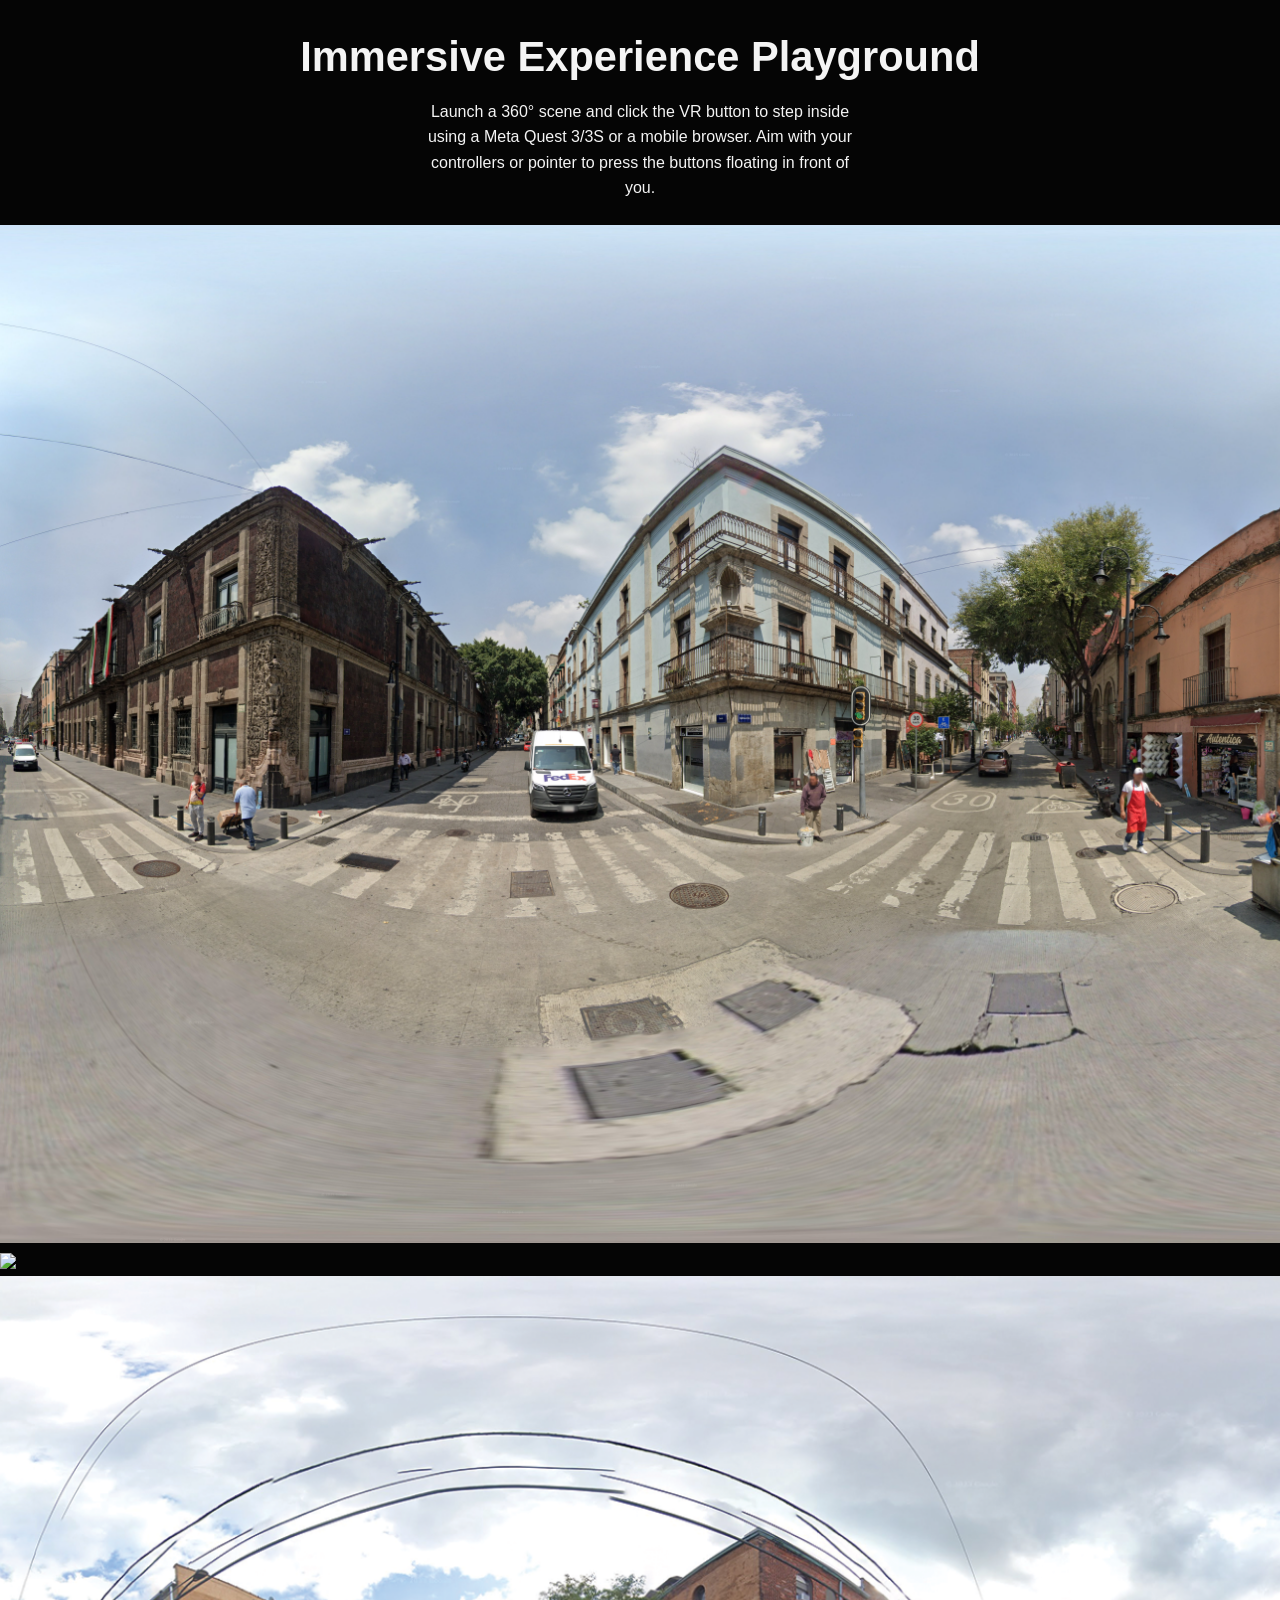
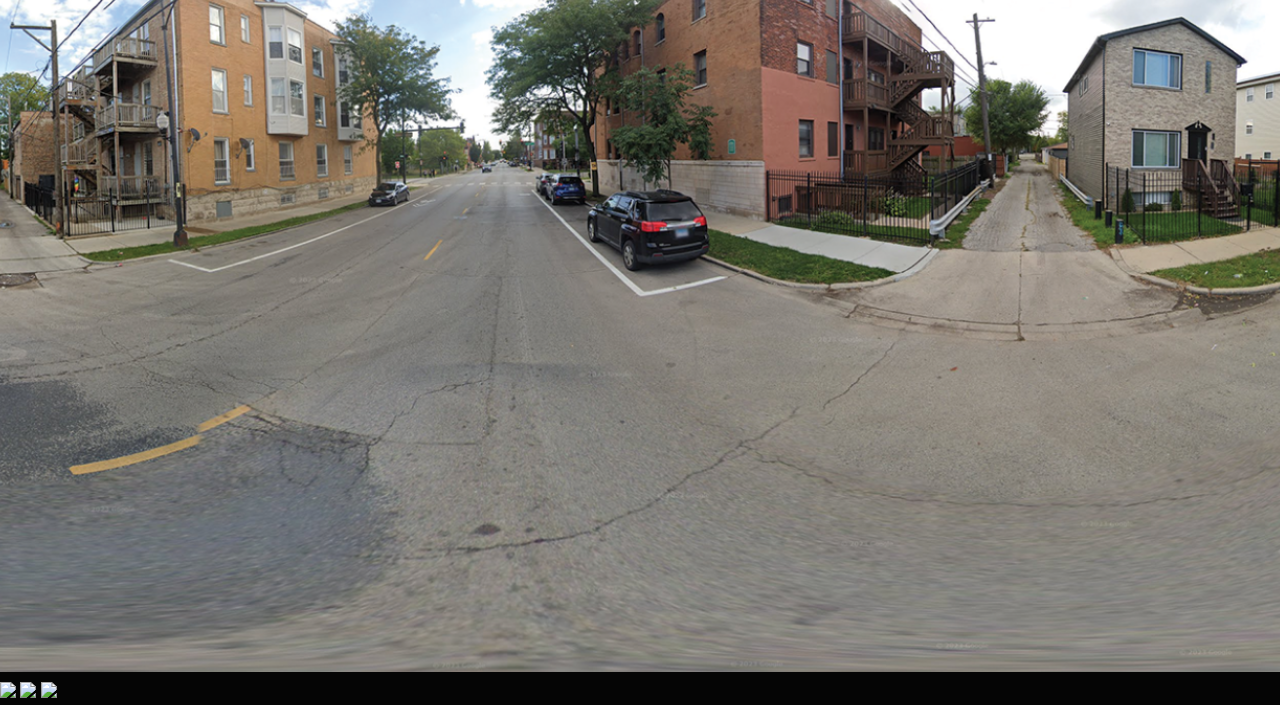
==== index.html @ a13bbc7a "image changes" ====
<!DOCTYPE html>
<html lang="en">
  <head>
    <meta charset="UTF-8" />
    <meta name="viewport" content="width=device-width, initial-scale=1" />
    <title>Immersive Experience Playground</title>
    <link rel="stylesheet" href="styles.css" />
    <script src="https://aframe.io/releases/1.5.0/aframe.min.js"></script>
  </head>
  <body>
    <header class="page-header">
      <h1>Immersive Experience Playground</h1>
      <p>
        Launch a 360° scene and click the VR button to step inside using a Meta
        Quest 3/3S or a mobile browser. Aim with your controllers or pointer to
        press the buttons floating in front of you.
      </p>
    </header>

    <a-scene
      background="color: #000"
      renderer="antialias: true"
      webxr="optionalFeatures: local-floor, bounded-floor"
      vr-mode-ui="enabled: true"
    >
      <a-assets timeout="30000">
        <img
          id="asset-mexico-present"
          src="assets/mexico-city/present/Mexico City Present.png"
        />
        <img
          id="asset-mexico-future"
          src="assets/mexico-city/future/Mexico City Future.png"
        />
        <img
          id="asset-chicago-present"
          src="assets/chicago/present/Chicago Garfield Park Today.png"
        />
        <img
          id="asset-chicago-future"
          src="assets/chicago/future/Chicago Garfield Park future.png"
        />
        <img
          id="asset-london-present"
          src="assets/london/present/London Present.png"
        />
        <img
          id="asset-london-future"
          src="assets/london/future/London Future.png"
        />
      </a-assets>

      <a-entity id="rig" position="0 0 0">
        <a-entity
          id="player"
          camera
          look-controls="magicWindowTrackingEnabled: true"
          wasd-controls="enabled: false"
          position="0 1.6 0"
        >
          <a-entity
            id="mouseCursor"
            cursor="rayOrigin: mouse"
            raycaster="objects: .clickable"
            position="0 0 -1"
            geometry="primitive: ring; radiusInner: 0.005; radiusOuter: 0.008"
            material="color: #fff; shader: flat; opacity: 0.9"
          ></a-entity>
        </a-entity>

        <a-entity
          laser-controls="hand: left"
          raycaster="objects: .clickable"
        ></a-entity>
        <a-entity
          laser-controls="hand: right"
          raycaster="objects: .clickable"
        ></a-entity>
      </a-entity>

      <a-sky id="photoSphere" radius="100" visible="false"></a-sky>

      <a-entity id="homeMenu" position="0 1.5 -2">
        <a-plane
          width="2.1"
          height="1.8"
          color="#091017"
          opacity="0.9"
          material="shader: flat; side: double"
          class="menu-surface"
        ></a-plane>
        <a-text
          value="InflectionPoints: Mobility"
          position="0.1 1.5 0.01"
          width="2"
          align="center"
          color="#ffffff"
          shader="msdf"
          font="https://cdn.aframe.io/fonts/Roboto-msdf.json"
          scale="1.8 1.8 1"
        ></a-text>
        <a-text
          value="Select a scenario to explore future mobility."
          position="0.1 1 0.01"
          width="1.9"
          align="center"
          color="#ffffff"
          opacity="0.8"
          shader="msdf"
          font="https://cdn.aframe.io/fonts/Roboto-msdf.json"
          wrap-count="42"
        ></a-text>
        <a-entity id="scenarioButtonContainer" position="0 -0.15 0.01"></a-entity>
      </a-entity>

      <a-entity id="scenarioControls" position="0 0.32 -1.6" visible="false">
        <a-entity id="timeframeToggle" position="0 0 0"></a-entity>
        <a-entity
          id="homeButton"
          class="clickable"
          position="1.35 0 0"
          render-order="3"
        >
          <a-text
            value="Home"
            align="center"
            width="0.55"
            color="#091017"
            shader="msdf"
            font="https://cdn.aframe.io/fonts/Roboto-msdf.json"
            position="0 0 0.01"
            baseline="center"
            scale="1.5 1.5 1"
          ></a-text>
        </a-entity>
      </a-entity>

      <a-entity id="infoLabel" position="0 1.05 -1.55" render-order="2">
        <a-text
          id="infoText"
          value=""
          width="2.4"
          align="center"
          color="#f4f4f4"
          shader="msdf"
          font="https://cdn.aframe.io/fonts/Roboto-msdf.json"
          wrap-count="48"
        ></a-text>
      </a-entity>
    </a-scene>

    <script src="app.js"></script>
  </body>
</html>
---- styles.css ----
:root {
  color-scheme: dark;
  font-family: "Inter", "Helvetica Neue", Arial, sans-serif;
  line-height: 1.6;
}

* {
  box-sizing: border-box;
}

body {
  margin: 0;
  background: #050505;
  color: #f4f4f4;
  display: flex;
  flex-direction: column;
  min-height: 100vh;
}

.page-header {
  padding: 1.5rem clamp(1rem, 5vw, 3rem);
  max-width: 960px;
  margin: 0 auto;
  text-align: center;
}

.page-header h1 {
  margin: 0 0 0.5rem;
  font-size: clamp(1.8rem, 4vw, 2.6rem);
  font-weight: 700;
}

.page-header p {
  margin: 0 auto;
  max-width: 48ch;
  font-size: 1rem;
}

a-scene {
  width: 100%;
  flex: 1 1 auto;
}

@media (max-width: 640px) {
  .page-header {
    padding-bottom: 0.5rem;
  }
}
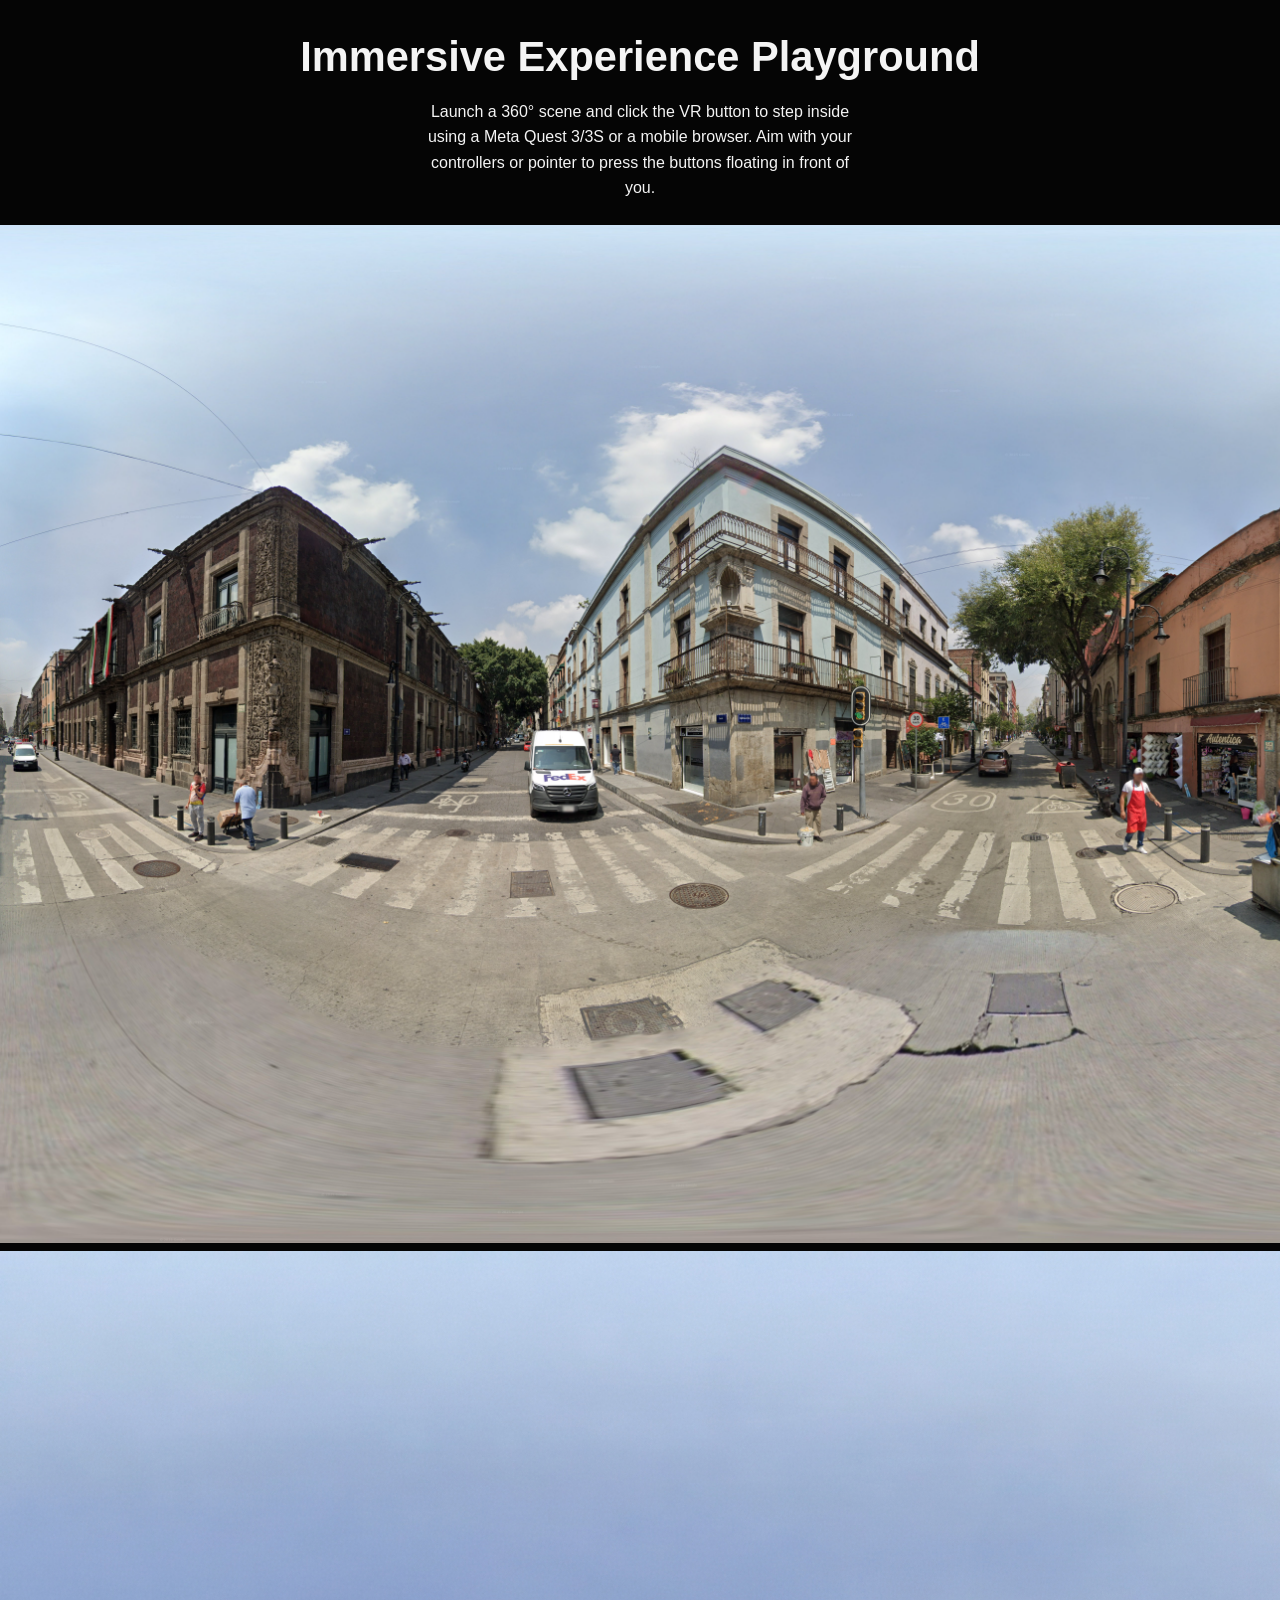
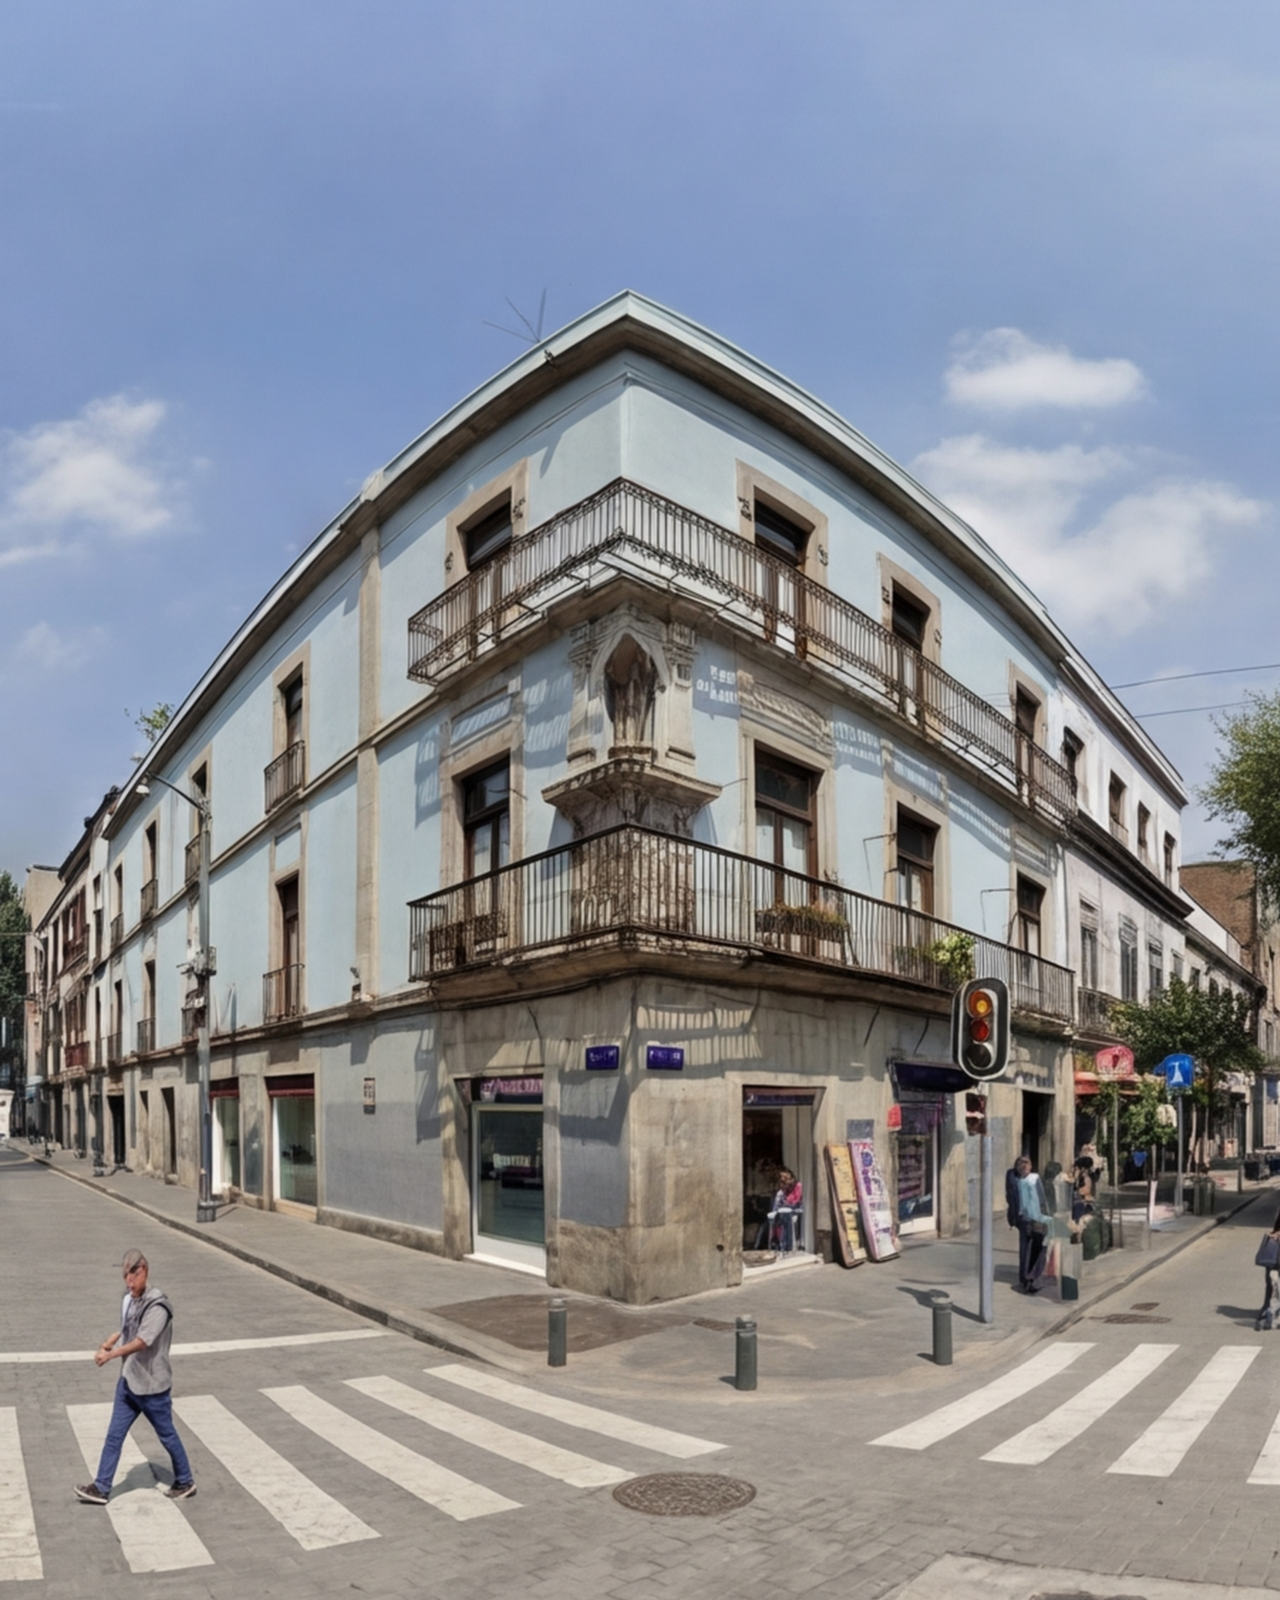
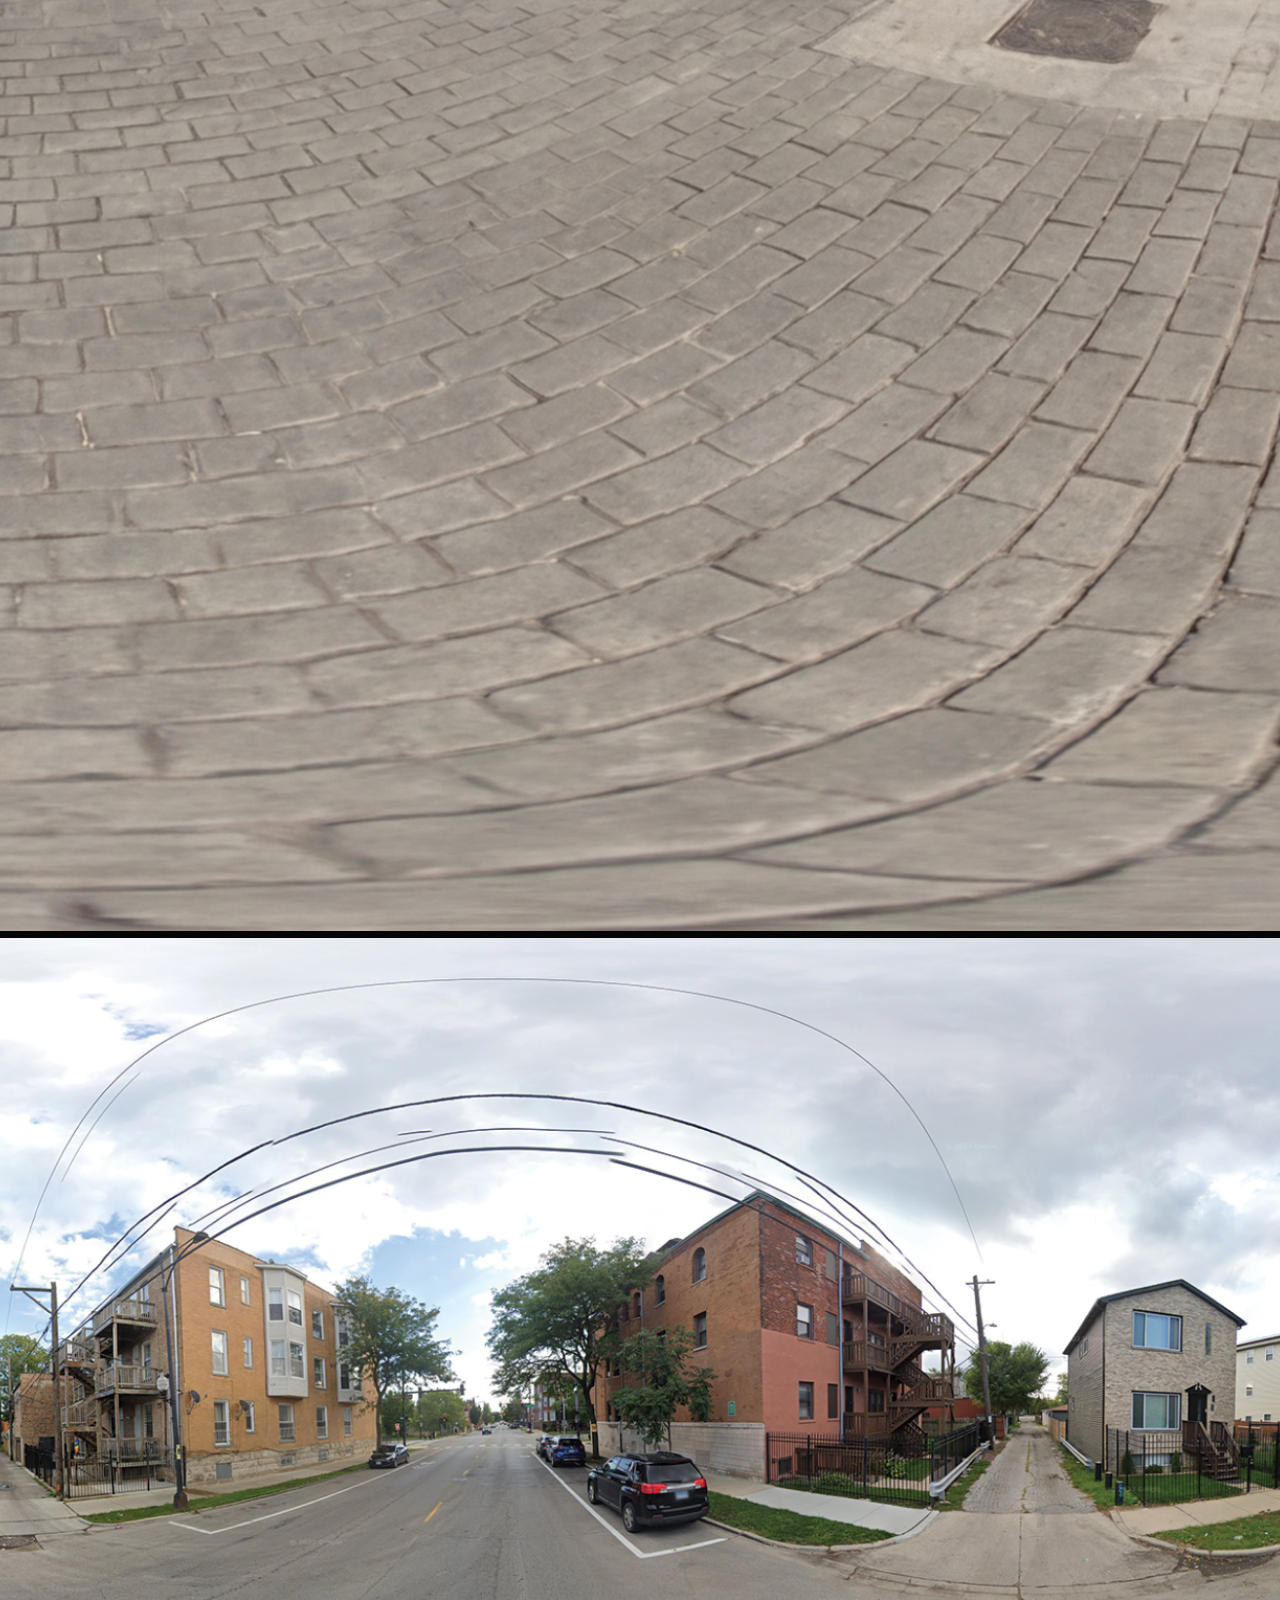
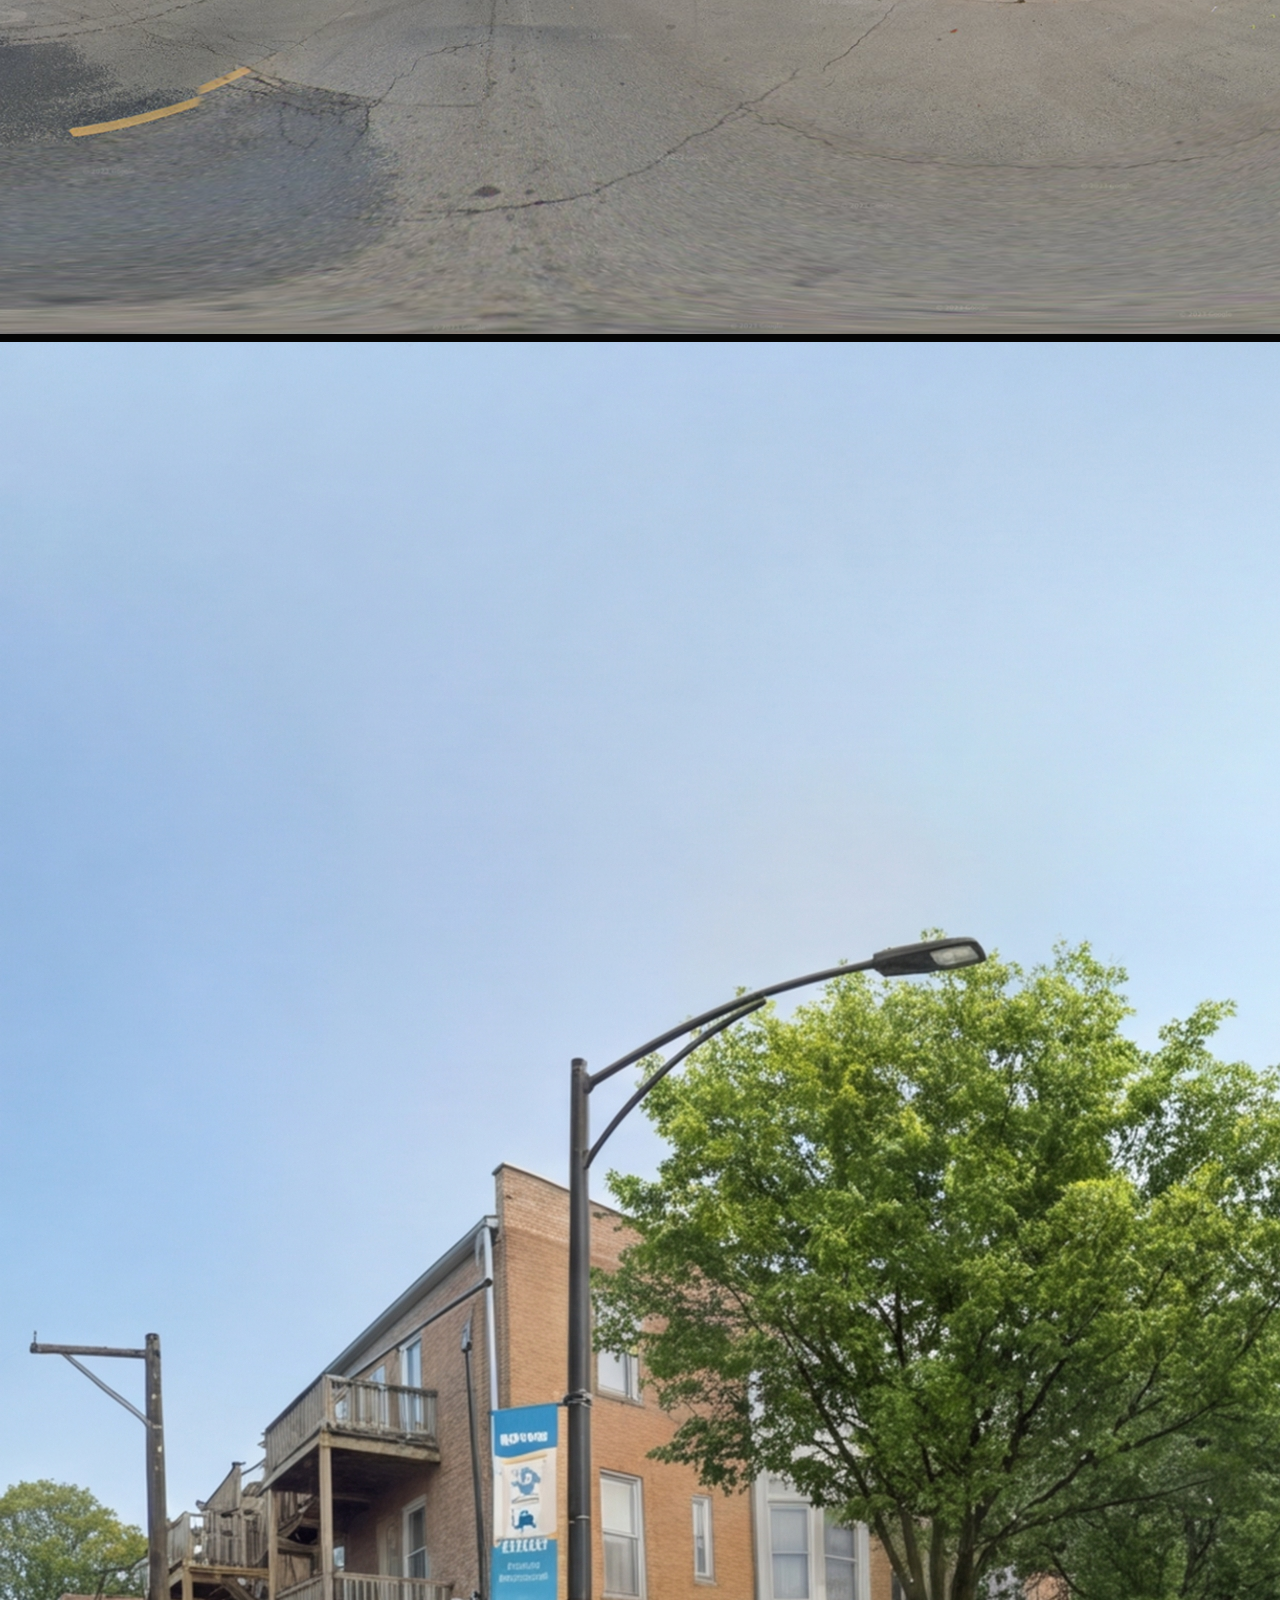
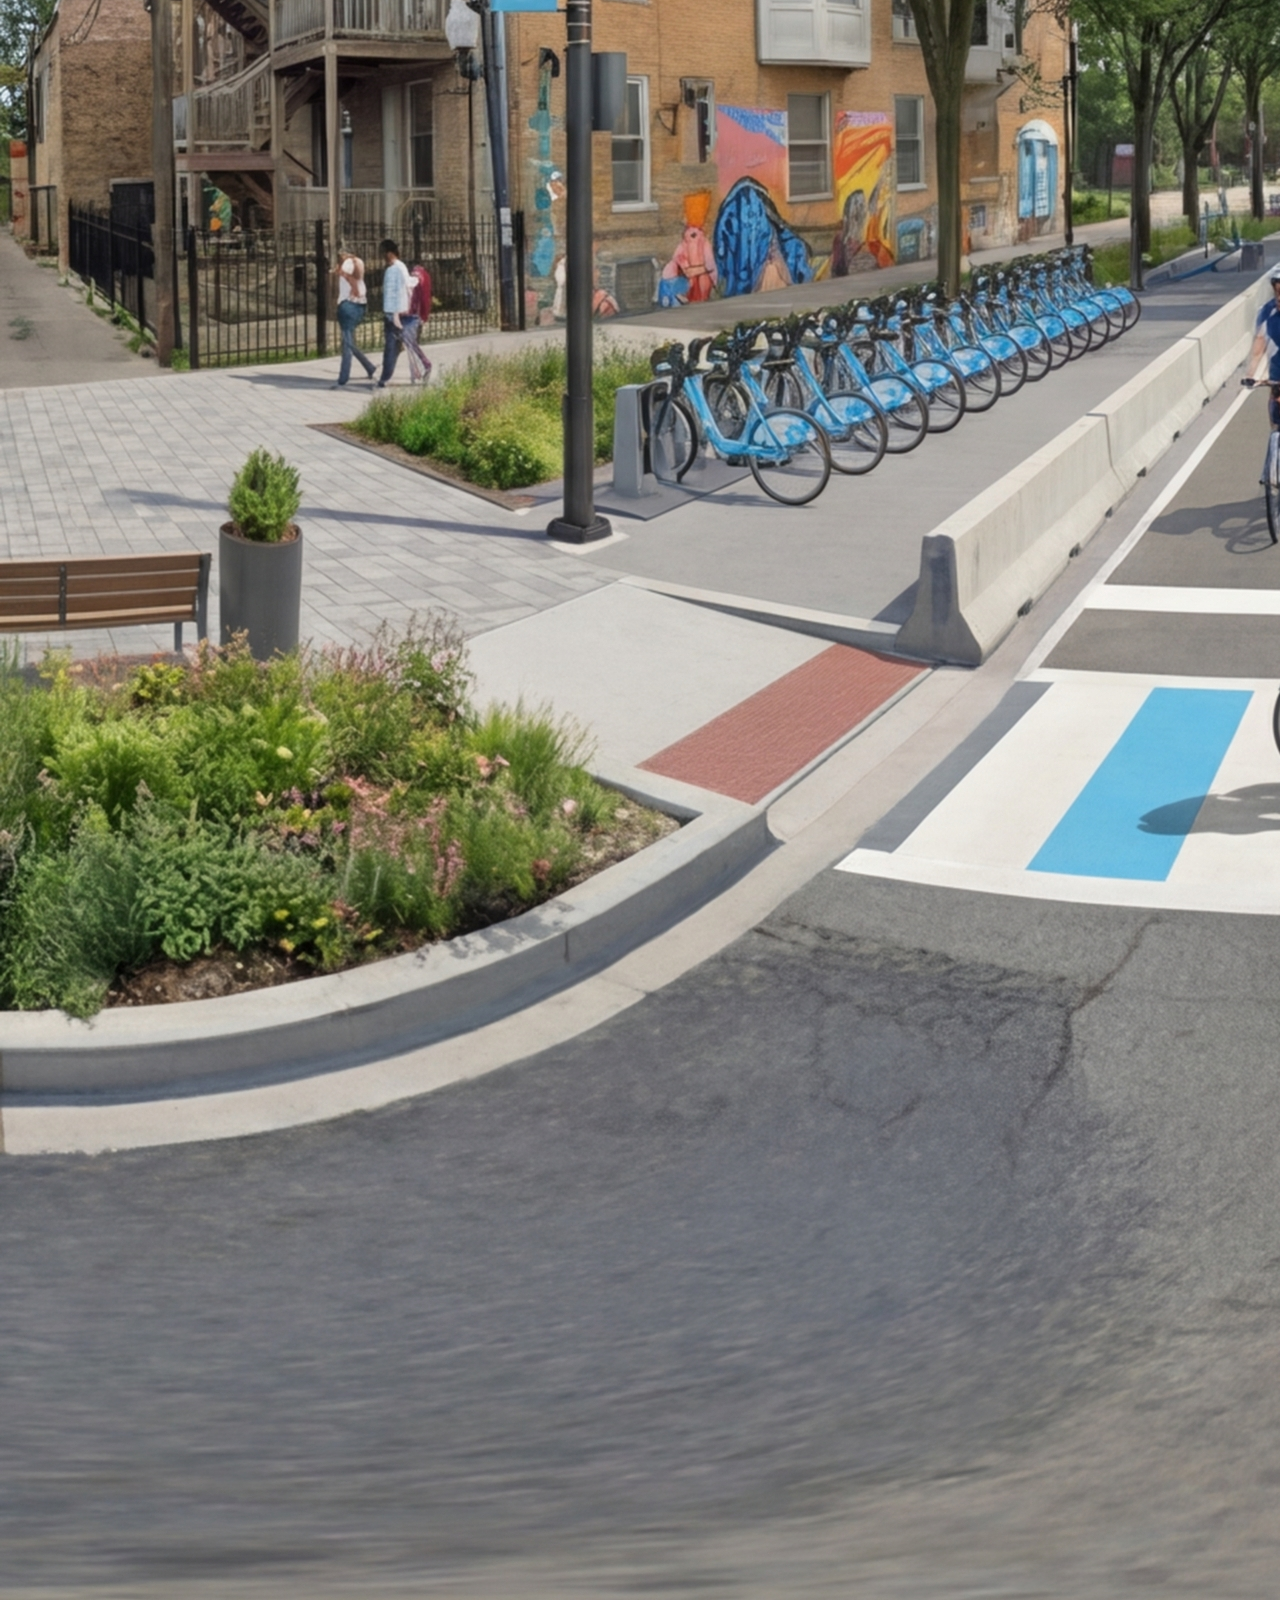
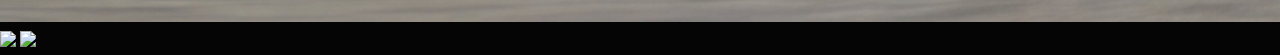
==== commit 84640f83: "image fixes" ====
--- a/index.html
+++ b/index.html
@@ -30,7 +30,7 @@
         />
         <img
           id="asset-mexico-future"
-          src="assets/mexico-city/future/Mexico City Future.png"
+          src="assets/mexico-city/future/Mexico City Future.jpeg"
         />
         <img
           id="asset-chicago-present"
@@ -38,7 +38,7 @@
         />
         <img
           id="asset-chicago-future"
-          src="assets/chicago/future/Chicago Garfield Park future.png"
+          src="assets/chicago/future/Chicago Future.jpeg"
         />
         <img
           id="asset-london-present"
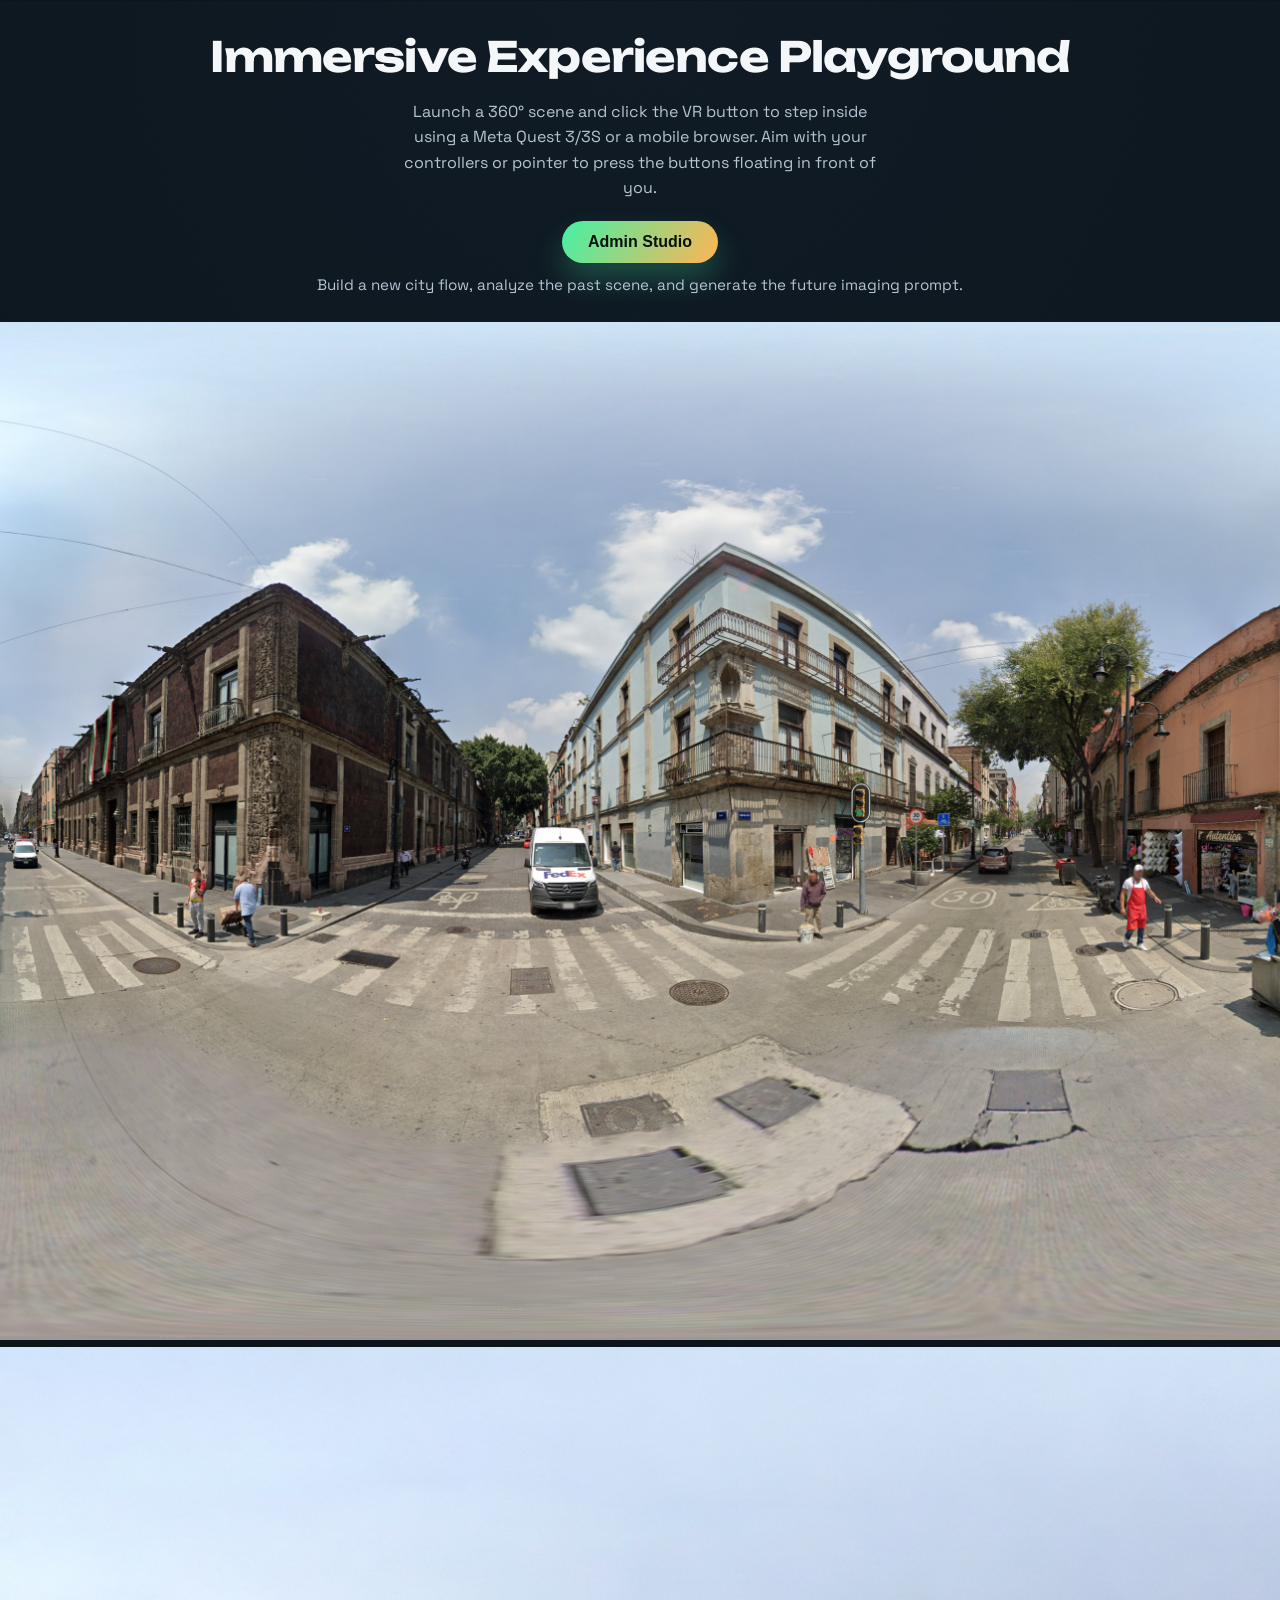
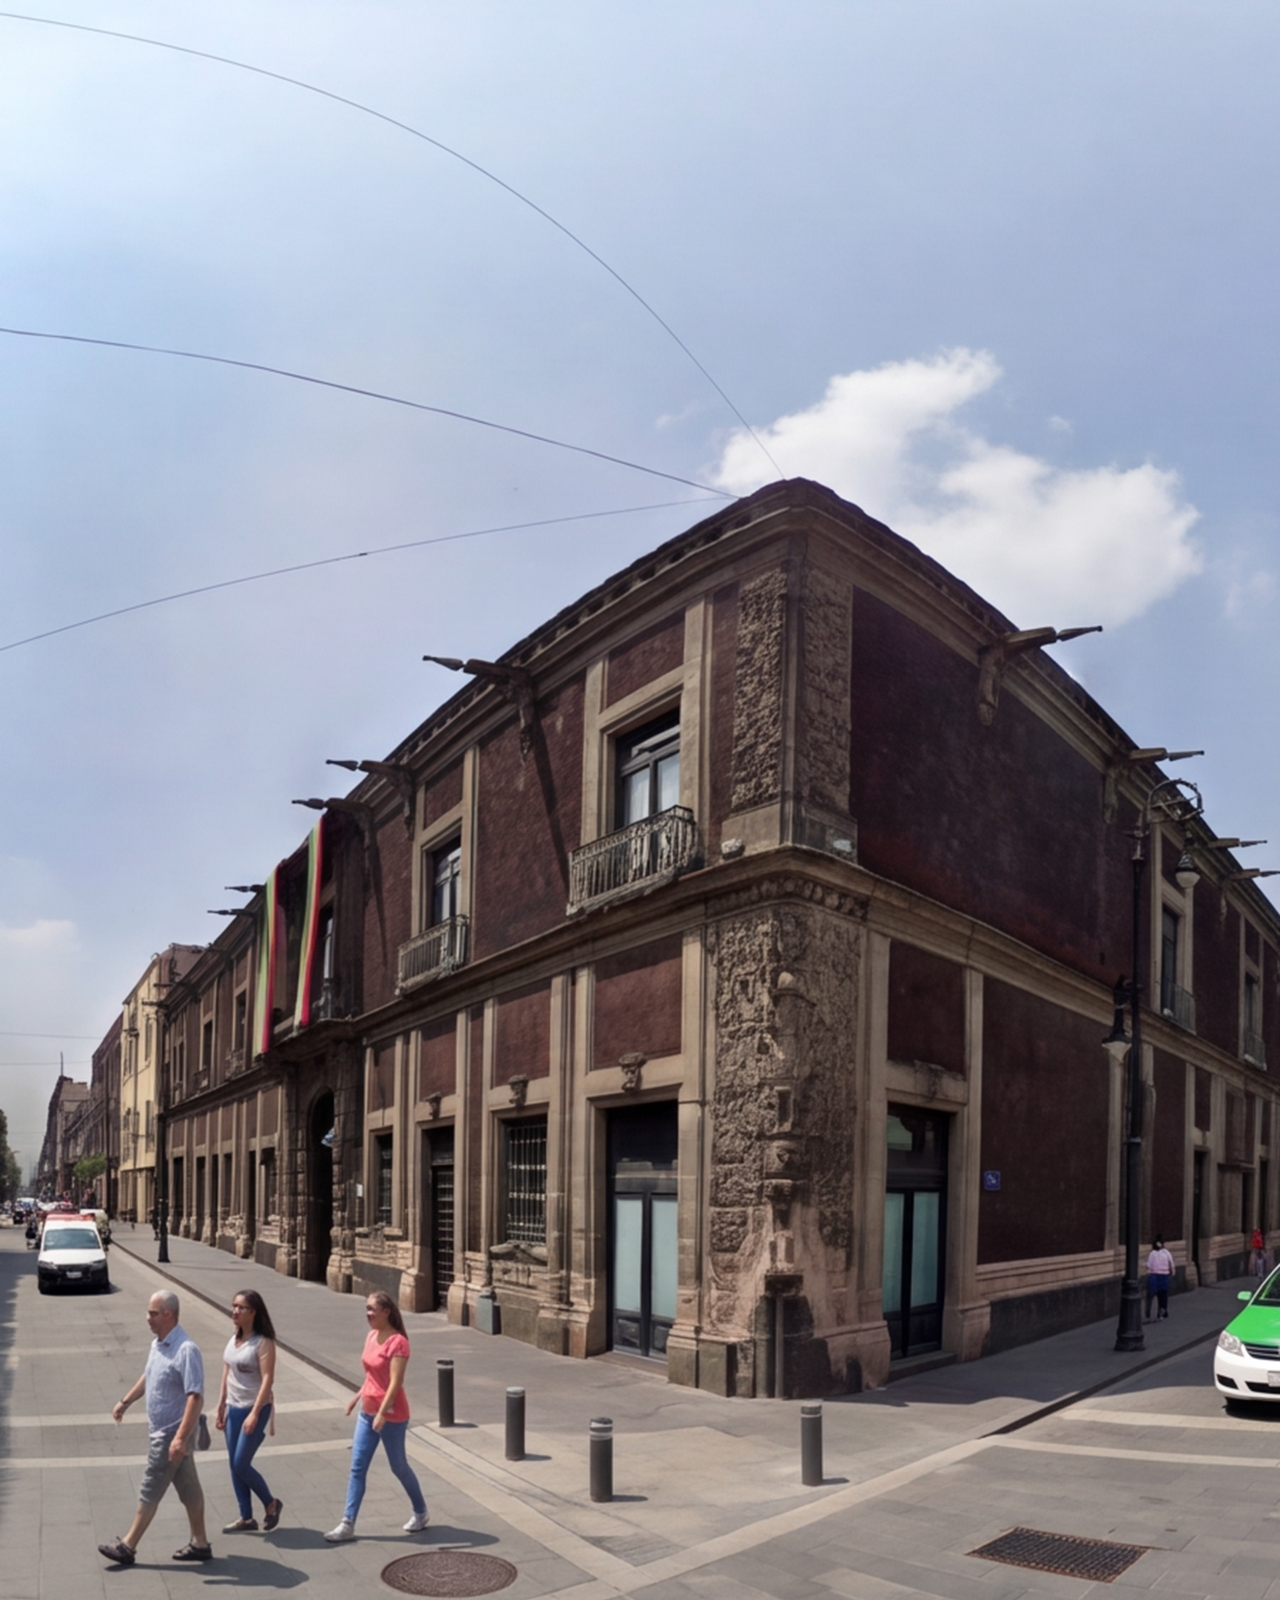
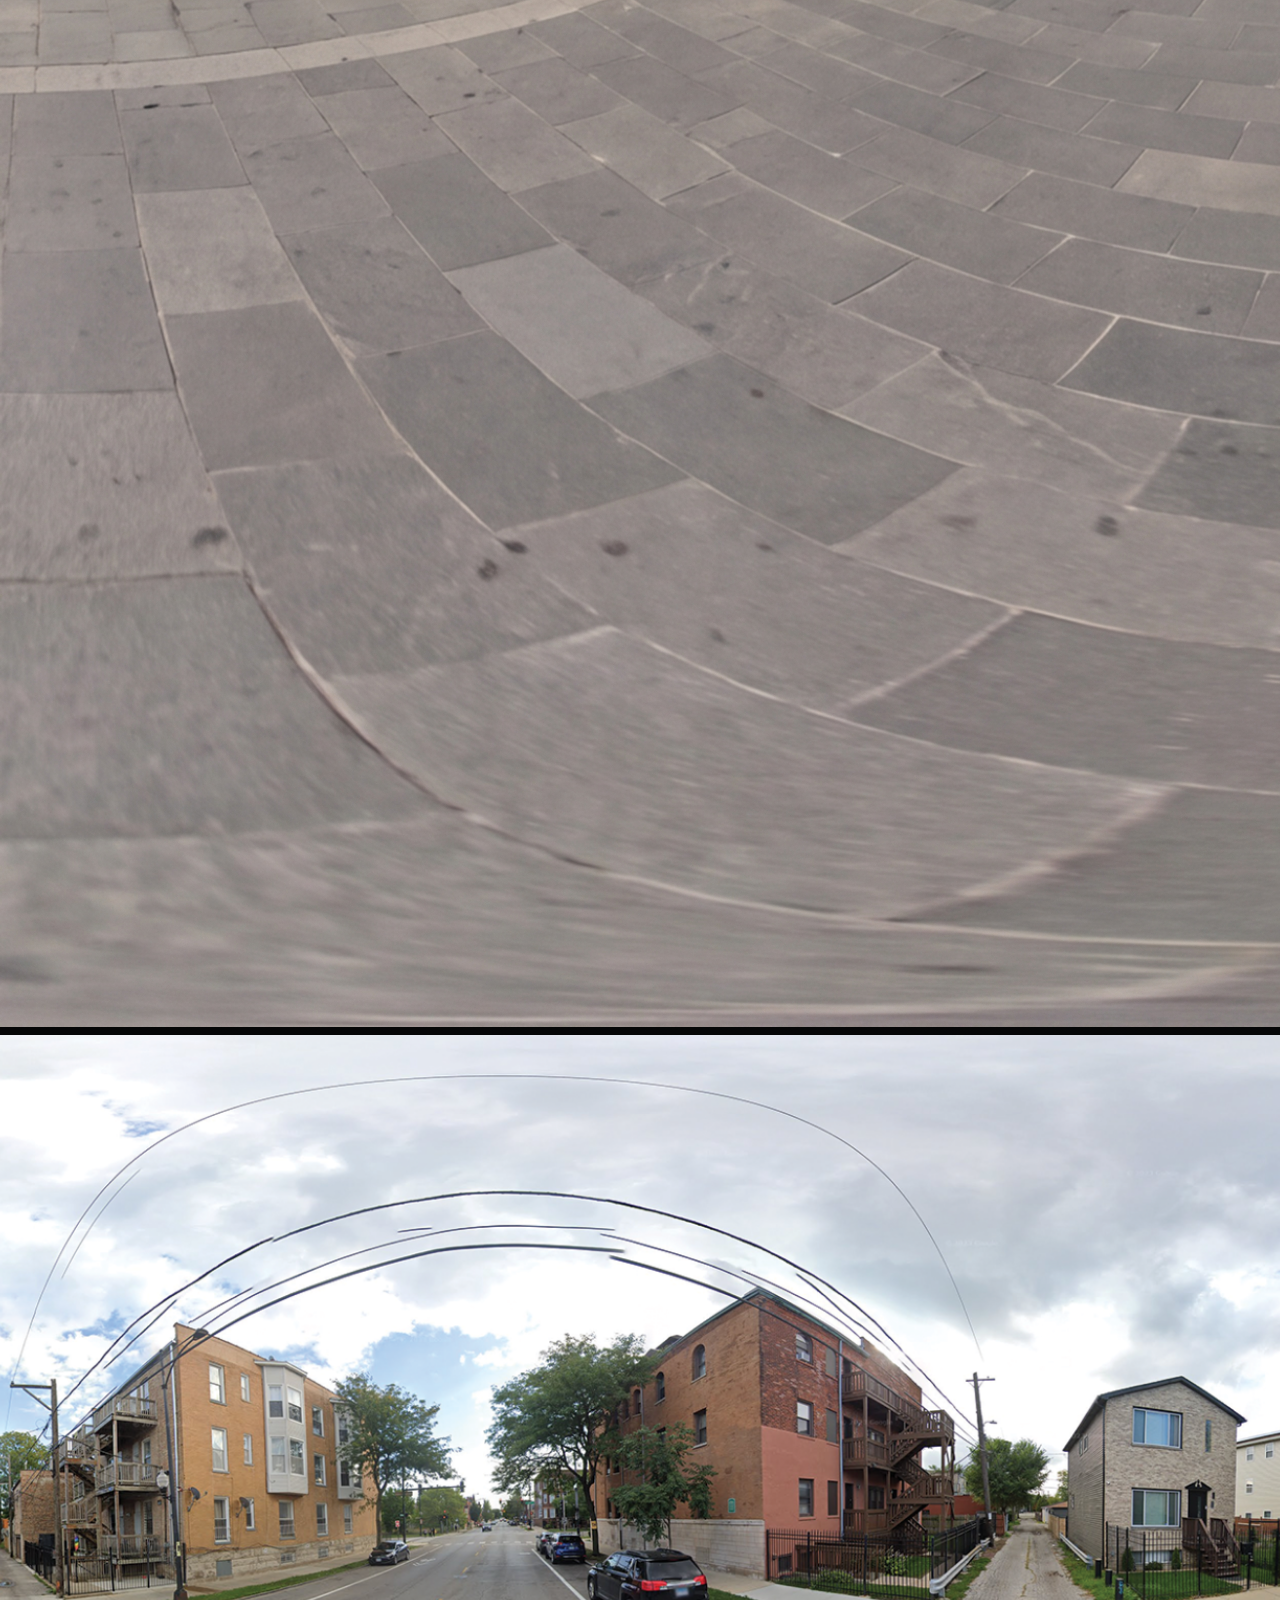
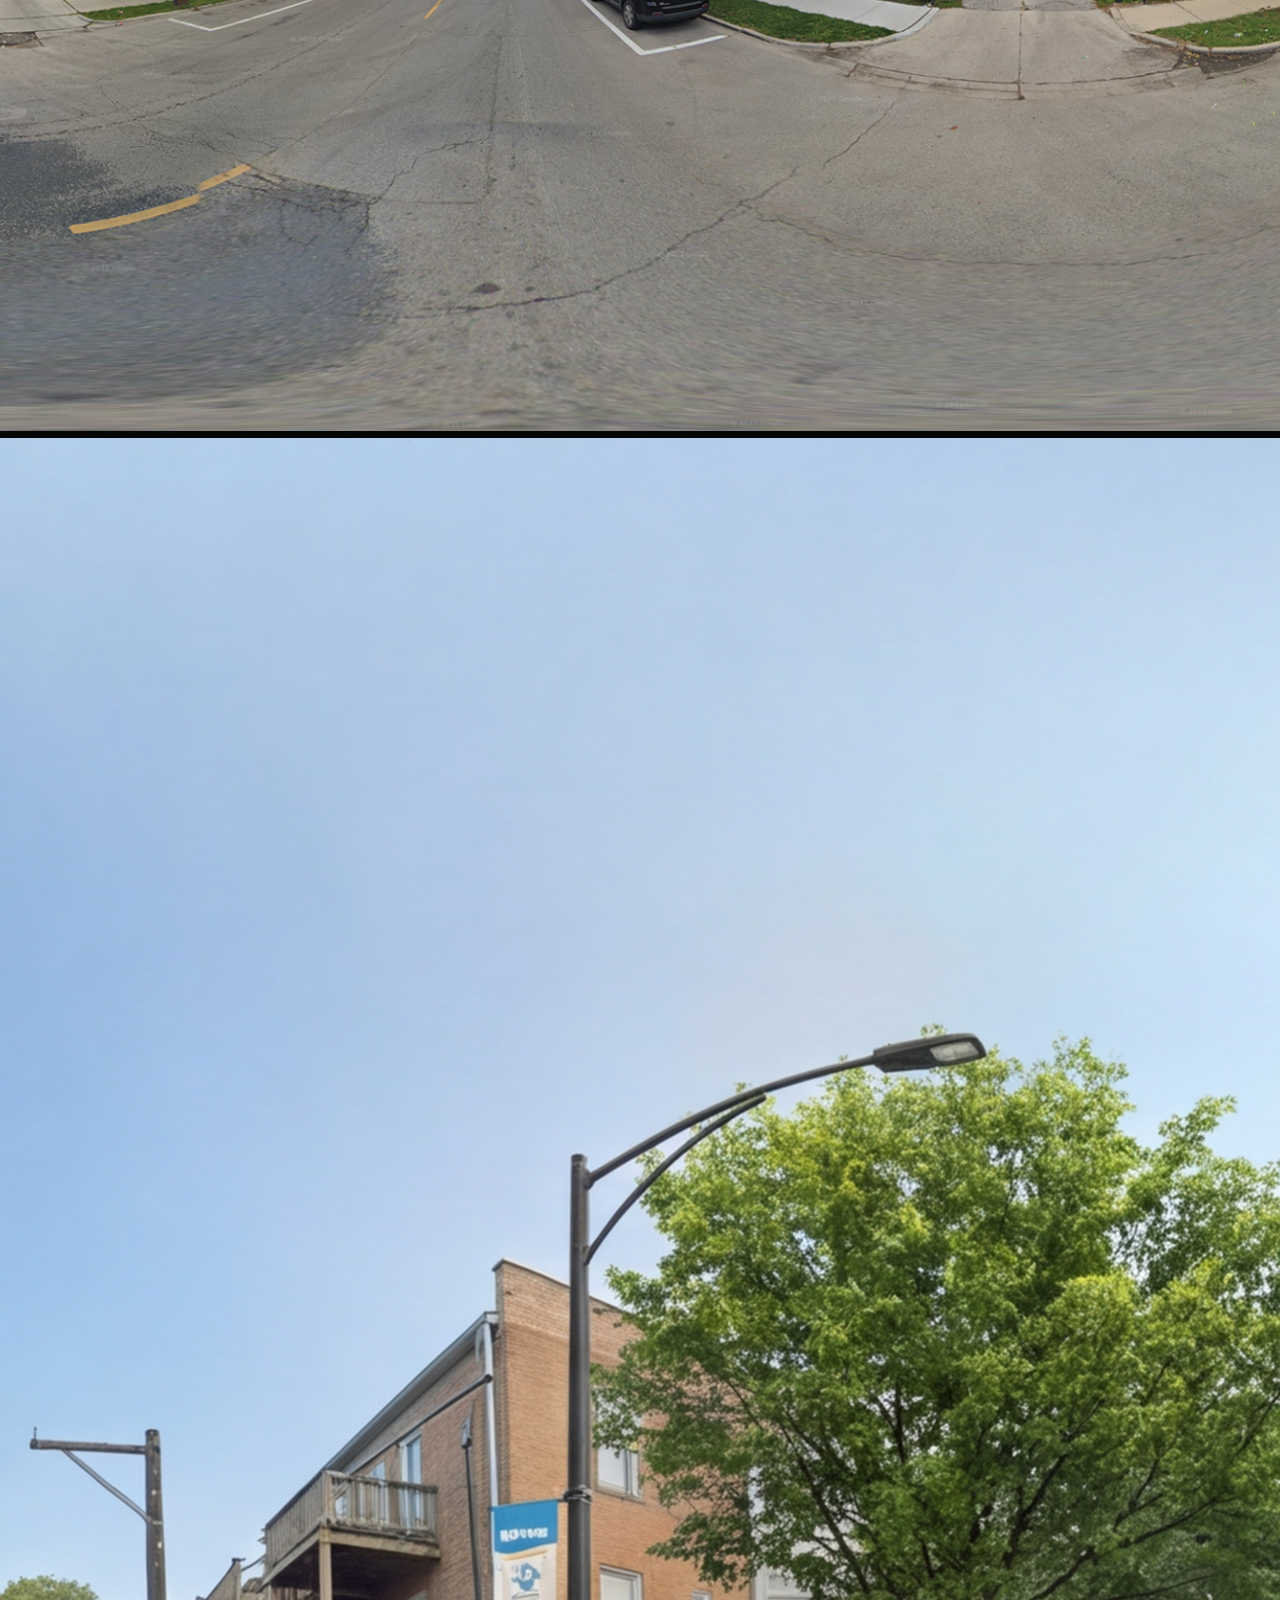
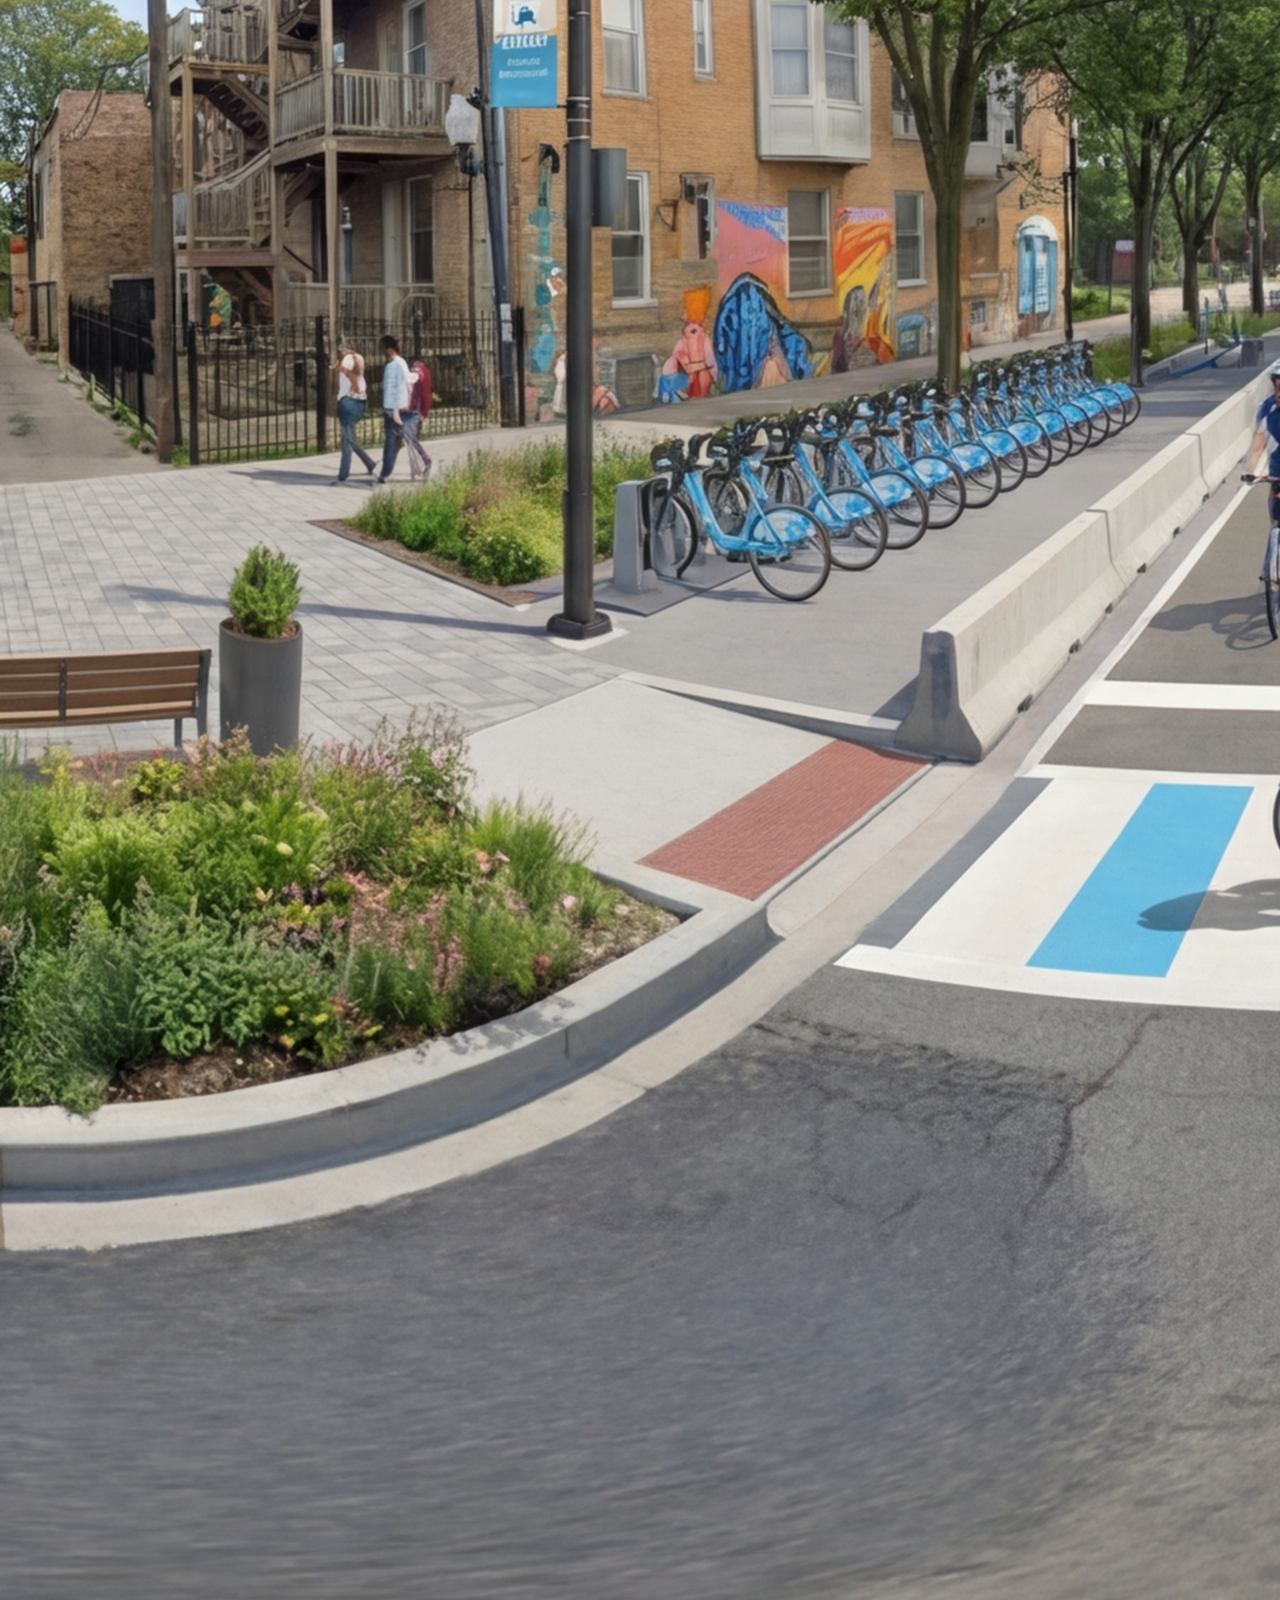
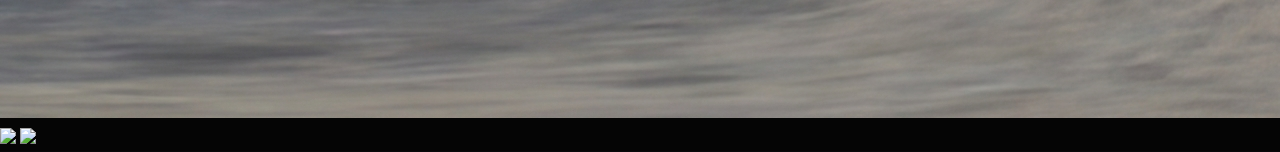
==== commit 1f0a0594: "Update Mexico City panorama and admin studio" ====
--- a/index.html
+++ b/index.html
@@ -4,6 +4,12 @@
     <meta charset="UTF-8" />
     <meta name="viewport" content="width=device-width, initial-scale=1" />
     <title>Immersive Experience Playground</title>
+    <link rel="preconnect" href="https://fonts.googleapis.com" />
+    <link rel="preconnect" href="https://fonts.gstatic.com" crossorigin />
+    <link
+      href="https://fonts.googleapis.com/css2?family=Space+Grotesk:wght@400;500;600;700&family=Unbounded:wght@500;700&display=swap"
+      rel="stylesheet"
+    />
     <link rel="stylesheet" href="styles.css" />
     <script src="https://aframe.io/releases/1.5.0/aframe.min.js"></script>
   </head>
@@ -15,6 +21,15 @@
         Quest 3/3S or a mobile browser. Aim with your controllers or pointer to
         press the buttons floating in front of you.
       </p>
+      <div class="header-actions">
+        <button id="openAdmin" class="admin-launch" type="button">
+          Admin Studio
+        </button>
+        <span class="header-hint">
+          Build a new city flow, analyze the past scene, and generate the future
+          imaging prompt.
+        </span>
+      </div>
     </header>
 
     <a-scene
@@ -30,7 +45,7 @@
         />
         <img
           id="asset-mexico-future"
-          src="assets/mexico-city/future/Mexico City Future.jpeg"
+          src="assets/mexico-city/future/Mexico City Future.jpg"
         />
         <img
           id="asset-chicago-present"
@@ -149,6 +164,348 @@
       </a-entity>
     </a-scene>
 
+    <section id="adminOverlay" class="admin-overlay" aria-hidden="true">
+      <div
+        class="admin-panel"
+        role="dialog"
+        aria-modal="true"
+        aria-labelledby="adminTitle"
+      >
+        <div class="admin-panel__header">
+          <div>
+            <p class="eyebrow">Admin Studio</p>
+            <h2 id="adminTitle">New City: Past → Future Mobility Flow</h2>
+            <p class="admin-subtitle">
+              Use this flow to add a new city, reason through the past scene,
+              pull in world-class mobility references, and craft a precise
+              prompt for generating the future image.
+            </p>
+          </div>
+          <button id="closeAdmin" class="icon-button" type="button">
+            Close
+          </button>
+        </div>
+
+        <div class="admin-panel__body">
+          <section class="admin-step">
+            <h3>Flow Map</h3>
+            <ol class="flow-list">
+              <li>Capture or upload a 2:1 equirectangular past image.</li>
+              <li>Inventory what’s in the scene and what’s not working.</li>
+              <li>Choose reference initiatives to inspire the future.</li>
+              <li>Define the mobility interventions and outcomes.</li>
+              <li>Generate a detailed imaging prompt and edit externally.</li>
+              <li>Upload the future render and add the new city.</li>
+            </ol>
+          </section>
+
+          <section class="admin-step">
+            <h3>City Profile</h3>
+            <div class="field-grid">
+              <label class="field-block">
+                <span>City name</span>
+                <input id="cityName" type="text" placeholder="e.g. Bogotá" />
+              </label>
+              <label class="field-block">
+                <span>District / street</span>
+                <input
+                  id="cityDistrict"
+                  type="text"
+                  placeholder="e.g. Avenida 7 / La Candelaria"
+                />
+              </label>
+              <label class="field-block">
+                <span>Past snapshot year</span>
+                <input id="cityYear" type="text" placeholder="e.g. 2024" />
+              </label>
+              <label class="field-block">
+                <span>Menu label (short)</span>
+                <input
+                  id="cityLabel"
+                  type="text"
+                  placeholder="e.g. Bogotá Centro"
+                />
+              </label>
+            </div>
+          </section>
+
+          <section class="admin-step">
+            <h3>Past Image (Equirectangular 360°)</h3>
+            <div class="image-upload">
+              <div>
+                <label class="file-button">
+                  Upload past image
+                  <input
+                    id="pastImageInput"
+                    type="file"
+                    accept="image/*"
+                  />
+                </label>
+                <p class="hint">
+                  Use a 2:1 equirectangular image. Keep horizon level and camera
+                  height ~1.6m.
+                </p>
+                <p id="pastMeta" class="meta"></p>
+              </div>
+              <div class="image-preview">
+                <img id="pastPreview" alt="Past preview" />
+              </div>
+            </div>
+          </section>
+
+          <section class="admin-step">
+            <h3>Reasoning Canvas</h3>
+            <div class="canvas-grid">
+              <label class="field-block">
+                <span>Scene inventory (modes, infrastructure, land use)</span>
+                <textarea
+                  id="sceneInventory"
+                  placeholder="e.g. 4-lane roadway, curbside parking, painted bike lane, bus stop, storefronts."
+                ></textarea>
+              </label>
+              <label class="field-block">
+                <span>Pain points + conflicts</span>
+                <textarea
+                  id="sceneFrictions"
+                  placeholder="e.g. Vehicles dominate, unsafe crossings, delivery conflicts, noise, heat."
+                ></textarea>
+              </label>
+              <label class="field-block">
+                <span>Equity + access gaps</span>
+                <textarea
+                  id="sceneEquity"
+                  placeholder="e.g. No accessible curb ramps, limited shade, unsafe for kids/elders."
+                ></textarea>
+              </label>
+              <label class="field-block">
+                <span>Assets to preserve</span>
+                <textarea
+                  id="sceneAssets"
+                  placeholder="e.g. Historic façades, mature trees, active ground-floor retail."
+                ></textarea>
+              </label>
+            </div>
+          </section>
+
+          <section class="admin-step">
+            <h3>Reference Initiatives</h3>
+            <div class="chip-group" id="referenceGroup">
+              <label class="chip">
+                <input type="checkbox" name="reference" value="Barcelona Superblocks" />
+                <span>Barcelona Superblocks</span>
+              </label>
+              <label class="chip">
+                <input type="checkbox" name="reference" value="Paris 15-minute city" />
+                <span>Paris 15-minute city</span>
+              </label>
+              <label class="chip">
+                <input type="checkbox" name="reference" value="Copenhagen Cycle Superhighways" />
+                <span>Copenhagen Cycle Superhighways</span>
+              </label>
+              <label class="chip">
+                <input type="checkbox" name="reference" value="Bogotá Ciclovía / BRT" />
+                <span>Bogotá Ciclovía / BRT</span>
+              </label>
+              <label class="chip">
+                <input type="checkbox" name="reference" value="Seoul Cheonggyecheon restoration" />
+                <span>Seoul Cheonggyecheon</span>
+              </label>
+              <label class="chip">
+                <input type="checkbox" name="reference" value="Ghent circulation plan" />
+                <span>Ghent circulation plan</span>
+              </label>
+              <label class="chip">
+                <input type="checkbox" name="reference" value="London LTN program" />
+                <span>London LTNs</span>
+              </label>
+              <label class="chip">
+                <input type="checkbox" name="reference" value="Oslo car-light city center" />
+                <span>Oslo car-light center</span>
+              </label>
+              <label class="chip">
+                <input type="checkbox" name="reference" value="Singapore congestion pricing" />
+                <span>Singapore congestion pricing</span>
+              </label>
+              <label class="chip">
+                <input type="checkbox" name="reference" value="Freiburg Vauban car-lite district" />
+                <span>Freiburg Vauban</span>
+              </label>
+            </div>
+            <label class="field-block">
+              <span>Additional references</span>
+              <textarea
+                id="refOther"
+                placeholder="Add any local or global initiatives you want the future image to echo."
+              ></textarea>
+            </label>
+          </section>
+
+          <section class="admin-step">
+            <h3>Future Mobility Outcomes</h3>
+            <div class="chip-group" id="interventionGroup">
+              <label class="chip">
+                <input type="checkbox" name="intervention" value="Protected cycle tracks" />
+                <span>Protected cycle tracks</span>
+              </label>
+              <label class="chip">
+                <input type="checkbox" name="intervention" value="Dedicated transit priority lanes" />
+                <span>Transit priority lanes</span>
+              </label>
+              <label class="chip">
+                <input type="checkbox" name="intervention" value="Car-free or low-traffic zone" />
+                <span>Car-free / low-traffic</span>
+              </label>
+              <label class="chip">
+                <input type="checkbox" name="intervention" value="Wider shaded sidewalks" />
+                <span>Shaded sidewalks</span>
+              </label>
+              <label class="chip">
+                <input type="checkbox" name="intervention" value="Green stormwater infrastructure" />
+                <span>Green stormwater</span>
+              </label>
+              <label class="chip">
+                <input type="checkbox" name="intervention" value="Shared micromobility hubs" />
+                <span>Micromobility hubs</span>
+              </label>
+              <label class="chip">
+                <input type="checkbox" name="intervention" value="Safe raised crossings" />
+                <span>Raised crossings</span>
+              </label>
+              <label class="chip">
+                <input type="checkbox" name="intervention" value="Flexible curb management" />
+                <span>Flexible curbs</span>
+              </label>
+              <label class="chip">
+                <input type="checkbox" name="intervention" value="Public space plazas" />
+                <span>Public plazas</span>
+              </label>
+              <label class="chip">
+                <input type="checkbox" name="intervention" value="Freight and delivery zones" />
+                <span>Freight zones</span>
+              </label>
+            </div>
+            <div class="field-grid">
+              <label class="field-block">
+                <span>Priority outcomes</span>
+                <input
+                  id="futurePriorities"
+                  type="text"
+                  placeholder="e.g. 70% fewer cars, safer crossings, cooler microclimate"
+                />
+              </label>
+              <label class="field-block">
+                <span>Mobility mix in future</span>
+                <input
+                  id="futureMobilityMix"
+                  type="text"
+                  placeholder="e.g. walking, cycling, BRT, delivery micro-hubs"
+                />
+              </label>
+              <label class="field-block">
+                <span>Public realm mood</span>
+                <input
+                  id="futurePublicRealm"
+                  type="text"
+                  placeholder="e.g. lively, shaded, safe at night, human-scale"
+                />
+              </label>
+              <label class="field-block">
+                <span>Climate + nature goals</span>
+                <input
+                  id="futureClimate"
+                  type="text"
+                  placeholder="e.g. bioswales, trees, permeable paving"
+                />
+              </label>
+            </div>
+            <label class="field-block">
+              <span>Other interventions</span>
+              <textarea
+                id="interventionOther"
+                placeholder="Add any local details or innovations to include."
+              ></textarea>
+            </label>
+          </section>
+
+          <section class="admin-step">
+            <h3>Imaging Prompt Builder</h3>
+            <p class="hint">
+              Optimized for tools like Nanobanana Pro or any 360 imaging model.
+            </p>
+            <div class="prompt-actions">
+              <button id="generatePrompt" type="button">Generate prompt</button>
+              <button id="copyPrompt" class="ghost" type="button">
+                Copy prompt
+              </button>
+            </div>
+            <textarea
+              id="promptOutput"
+              class="prompt-output"
+              placeholder="Your generated prompt will appear here."
+            ></textarea>
+            <p id="promptStatus" class="meta"></p>
+          </section>
+
+          <section class="admin-step">
+            <h3>Future Image + Scenario Details</h3>
+            <div class="image-upload">
+              <div>
+                <label class="file-button">
+                  Upload future image
+                  <input
+                    id="futureImageInput"
+                    type="file"
+                    accept="image/*"
+                  />
+                </label>
+                <p class="hint">
+                  Render with the generated prompt, then upload the future
+                  equirectangular image.
+                </p>
+                <p id="futureMeta" class="meta"></p>
+              </div>
+              <div class="image-preview">
+                <img id="futurePreview" alt="Future preview" />
+              </div>
+            </div>
+            <div class="field-grid">
+              <label class="field-block">
+                <span>Present description (VR label)</span>
+                <textarea
+                  id="presentDescription"
+                  placeholder="Short description of the past scene for the VR overlay."
+                ></textarea>
+              </label>
+              <label class="field-block">
+                <span>Future description (VR label)</span>
+                <textarea
+                  id="futureDescription"
+                  placeholder="Short description of the future scene for the VR overlay."
+                ></textarea>
+              </label>
+            </div>
+            <div class="admin-footer">
+              <button id="addScenarioButton" type="button">
+                Add city to experience
+              </button>
+              <p id="adminStatus" class="meta"></p>
+            </div>
+          </section>
+
+          <section class="admin-step">
+            <h3>Quality Checklist</h3>
+            <ul class="checklist">
+              <li>Match camera position, height, and horizon exactly.</li>
+              <li>Preserve key buildings and the skyline for continuity.</li>
+              <li>Keep lighting direction and time of day consistent.</li>
+              <li>Use realistic scale for people, bikes, buses, and trees.</li>
+              <li>Respect the 2:1 equirectangular format (no stretched poles).</li>
+            </ul>
+          </section>
+        </div>
+      </div>
+    </section>
+
     <script src="app.js"></script>
   </body>
 </html>
--- a/styles.css
+++ b/styles.css
@@ -1,7 +1,17 @@
 :root {
   color-scheme: dark;
-  font-family: "Inter", "Helvetica Neue", Arial, sans-serif;
+  font-family: "Space Grotesk", "Segoe UI", sans-serif;
   line-height: 1.6;
+  --ink: #f4f7f9;
+  --muted: #b7c4d2;
+  --panel: rgba(9, 16, 23, 0.92);
+  --panel-strong: rgba(9, 16, 23, 0.98);
+  --outline: rgba(255, 255, 255, 0.08);
+  --accent: #44f1a6;
+  --accent-strong: #3bd995;
+  --accent-warm: #ffb454;
+  --danger: #ff6f6f;
+  --shadow: 0 30px 80px rgba(2, 10, 20, 0.6);
 }
 
 * {
@@ -10,8 +20,8 @@
 
 body {
   margin: 0;
-  background: #050505;
-  color: #f4f4f4;
+  background: radial-gradient(circle at top, #101b25 0%, #050505 55%);
+  color: var(--ink);
   display: flex;
   flex-direction: column;
   min-height: 100vh;
@@ -28,21 +38,397 @@
   margin: 0 0 0.5rem;
   font-size: clamp(1.8rem, 4vw, 2.6rem);
   font-weight: 700;
+  font-family: "Unbounded", "Space Grotesk", sans-serif;
+  letter-spacing: -0.02em;
 }
 
 .page-header p {
   margin: 0 auto;
   max-width: 48ch;
   font-size: 1rem;
+  color: var(--muted);
+}
+
+.header-actions {
+  margin-top: 1.25rem;
+  display: flex;
+  flex-direction: column;
+  gap: 0.65rem;
+  align-items: center;
+  justify-content: center;
+}
+
+.header-hint {
+  font-size: 0.95rem;
+  color: var(--muted);
+}
+
+.admin-launch {
+  border: none;
+  border-radius: 999px;
+  padding: 0.75rem 1.6rem;
+  font-size: 1rem;
+  font-weight: 600;
+  color: #04110b;
+  background: linear-gradient(120deg, var(--accent), var(--accent-warm));
+  box-shadow: 0 16px 30px rgba(68, 241, 166, 0.25);
+  cursor: pointer;
+  transition: transform 0.2s ease, box-shadow 0.2s ease;
+}
+
+.admin-launch:hover {
+  transform: translateY(-2px) scale(1.01);
+  box-shadow: 0 24px 40px rgba(68, 241, 166, 0.35);
 }
 
 a-scene {
   width: 100%;
   flex: 1 1 auto;
+}
+
+.admin-overlay {
+  position: fixed;
+  inset: 0;
+  z-index: 30;
+  background: radial-gradient(
+      circle at top left,
+      rgba(68, 241, 166, 0.18),
+      transparent 45%
+    ),
+    radial-gradient(
+      circle at bottom right,
+      rgba(255, 180, 84, 0.16),
+      transparent 50%
+    ),
+    rgba(4, 8, 12, 0.86);
+  backdrop-filter: blur(18px);
+  display: none;
+  overflow-y: auto;
+  padding: 2rem 0;
+}
+
+.admin-overlay.is-visible {
+  display: block;
+}
+
+.admin-panel {
+  width: min(1100px, 92vw);
+  margin: 0 auto;
+  background: var(--panel);
+  border: 1px solid var(--outline);
+  border-radius: 28px;
+  padding: clamp(1.4rem, 3vw, 2.4rem);
+  box-shadow: var(--shadow);
+}
+
+.admin-panel__header {
+  display: flex;
+  flex-wrap: wrap;
+  gap: 1rem;
+  align-items: flex-start;
+  justify-content: space-between;
+  border-bottom: 1px solid var(--outline);
+  padding-bottom: 1.5rem;
+}
+
+.admin-panel__header h2 {
+  margin: 0.4rem 0;
+  font-size: clamp(1.4rem, 2.5vw, 2rem);
+  font-family: "Unbounded", "Space Grotesk", sans-serif;
+}
+
+.admin-subtitle {
+  margin: 0;
+  color: var(--muted);
+  max-width: 60ch;
+}
+
+.eyebrow {
+  margin: 0;
+  text-transform: uppercase;
+  letter-spacing: 0.22em;
+  font-size: 0.72rem;
+  color: var(--accent);
+}
+
+.icon-button {
+  border: 1px solid var(--outline);
+  background: rgba(9, 16, 23, 0.7);
+  color: var(--ink);
+  border-radius: 999px;
+  padding: 0.5rem 1rem;
+  cursor: pointer;
+  transition: border 0.2s ease, transform 0.2s ease;
+}
+
+.icon-button:hover {
+  border-color: rgba(255, 255, 255, 0.22);
+  transform: translateY(-1px);
+}
+
+.admin-panel__body {
+  display: grid;
+  gap: 1.5rem;
+  padding-top: 1.5rem;
+}
+
+.admin-step {
+  border: 1px solid var(--outline);
+  border-radius: 20px;
+  padding: 1.3rem;
+  background: rgba(9, 16, 23, 0.75);
+}
+
+.admin-step h3 {
+  margin-top: 0;
+  margin-bottom: 0.9rem;
+  font-size: 1.15rem;
+  font-family: "Unbounded", "Space Grotesk", sans-serif;
+}
+
+.flow-list {
+  margin: 0;
+  padding-left: 1.1rem;
+  color: var(--muted);
+}
+
+.flow-list li {
+  margin-bottom: 0.45rem;
+}
+
+.field-grid {
+  display: grid;
+  gap: 1rem;
+  grid-template-columns: repeat(auto-fit, minmax(220px, 1fr));
+}
+
+.canvas-grid {
+  display: grid;
+  gap: 1rem;
+  grid-template-columns: repeat(auto-fit, minmax(240px, 1fr));
+}
+
+.field-block {
+  display: flex;
+  flex-direction: column;
+  gap: 0.5rem;
+  font-size: 0.95rem;
+  color: var(--muted);
+}
+
+.field-block span {
+  color: var(--muted);
+}
+
+.field-block input,
+.field-block textarea {
+  border-radius: 14px;
+  border: 1px solid var(--outline);
+  padding: 0.7rem 0.85rem;
+  font-size: 0.95rem;
+  background: rgba(6, 12, 18, 0.9);
+  color: var(--ink);
+  font-family: inherit;
+  transition: border 0.2s ease;
+}
+
+.field-block input:focus,
+.field-block textarea:focus {
+  outline: none;
+  border-color: rgba(68, 241, 166, 0.6);
+}
+
+.field-block textarea {
+  min-height: 120px;
+  resize: vertical;
+}
+
+.image-upload {
+  display: grid;
+  gap: 1.4rem;
+  grid-template-columns: minmax(200px, 1fr) minmax(220px, 1.2fr);
+  align-items: center;
+}
+
+.image-preview {
+  border-radius: 16px;
+  border: 1px solid var(--outline);
+  background: rgba(4, 8, 12, 0.6);
+  padding: 0.4rem;
+  aspect-ratio: 2 / 1;
+  display: flex;
+  align-items: center;
+  justify-content: center;
+  overflow: hidden;
+}
+
+.image-preview img {
+  width: 100%;
+  height: 100%;
+  object-fit: cover;
+}
+
+.file-button {
+  display: inline-flex;
+  align-items: center;
+  justify-content: center;
+  gap: 0.5rem;
+  border-radius: 999px;
+  padding: 0.6rem 1.2rem;
+  border: 1px solid rgba(68, 241, 166, 0.35);
+  background: rgba(68, 241, 166, 0.12);
+  color: var(--ink);
+  cursor: pointer;
+  font-weight: 600;
+  width: max-content;
+}
+
+.file-button input {
+  display: none;
+}
+
+.hint {
+  margin: 0.5rem 0 0;
+  color: var(--muted);
+  font-size: 0.9rem;
+}
+
+.meta {
+  margin: 0.4rem 0 0;
+  font-size: 0.85rem;
+  color: var(--muted);
+}
+
+.meta[data-status="warn"] {
+  color: var(--danger);
+}
+
+.meta[data-status="ok"] {
+  color: var(--accent-strong);
+}
+
+.chip-group {
+  display: flex;
+  flex-wrap: wrap;
+  gap: 0.6rem;
+  margin-bottom: 1rem;
+}
+
+.chip {
+  position: relative;
+  cursor: pointer;
+  border-radius: 999px;
+  border: 1px solid var(--outline);
+  padding: 0.4rem 0.9rem;
+  background: rgba(9, 16, 23, 0.8);
+  color: var(--muted);
+  transition: all 0.2s ease;
+  font-size: 0.9rem;
+}
+
+.chip input {
+  position: absolute;
+  opacity: 0;
+  pointer-events: none;
+}
+
+.chip span {
+  color: inherit;
+}
+
+.chip:has(input:checked) {
+  border-color: rgba(68, 241, 166, 0.6);
+  color: var(--ink);
+  background: rgba(68, 241, 166, 0.2);
+}
+
+.prompt-actions {
+  display: flex;
+  gap: 0.7rem;
+  flex-wrap: wrap;
+  margin-bottom: 0.8rem;
+}
+
+.prompt-actions button {
+  border: none;
+  border-radius: 999px;
+  padding: 0.55rem 1.3rem;
+  font-weight: 600;
+  cursor: pointer;
+  background: var(--accent);
+  color: #04110b;
+}
+
+.prompt-actions .ghost {
+  background: transparent;
+  color: var(--ink);
+  border: 1px solid var(--outline);
+}
+
+.prompt-output {
+  width: 100%;
+  min-height: 220px;
+  border-radius: 16px;
+  border: 1px solid var(--outline);
+  padding: 0.8rem;
+  background: rgba(4, 8, 12, 0.8);
+  color: var(--ink);
+  font-family: inherit;
+  resize: vertical;
+}
+
+.admin-footer {
+  display: flex;
+  align-items: center;
+  gap: 1rem;
+  flex-wrap: wrap;
+  margin-top: 1rem;
+}
+
+.admin-footer button {
+  border: none;
+  border-radius: 999px;
+  padding: 0.7rem 1.6rem;
+  font-weight: 600;
+  background: linear-gradient(120deg, var(--accent), var(--accent-warm));
+  color: #04110b;
+  cursor: pointer;
+}
+
+.admin-footer button:disabled {
+  opacity: 0.5;
+  cursor: not-allowed;
+  box-shadow: none;
+}
+
+.checklist {
+  margin: 0;
+  padding-left: 1.1rem;
+  color: var(--muted);
+}
+
+.checklist li {
+  margin-bottom: 0.45rem;
+}
+
+body.admin-open {
+  overflow: hidden;
+}
+
+body.admin-open a-scene {
+  pointer-events: none;
 }
 
 @media (max-width: 640px) {
   .page-header {
     padding-bottom: 0.5rem;
   }
-}
+
+  .image-upload {
+    grid-template-columns: 1fr;
+  }
+
+  .admin-panel__header {
+    flex-direction: column;
+  }
+}
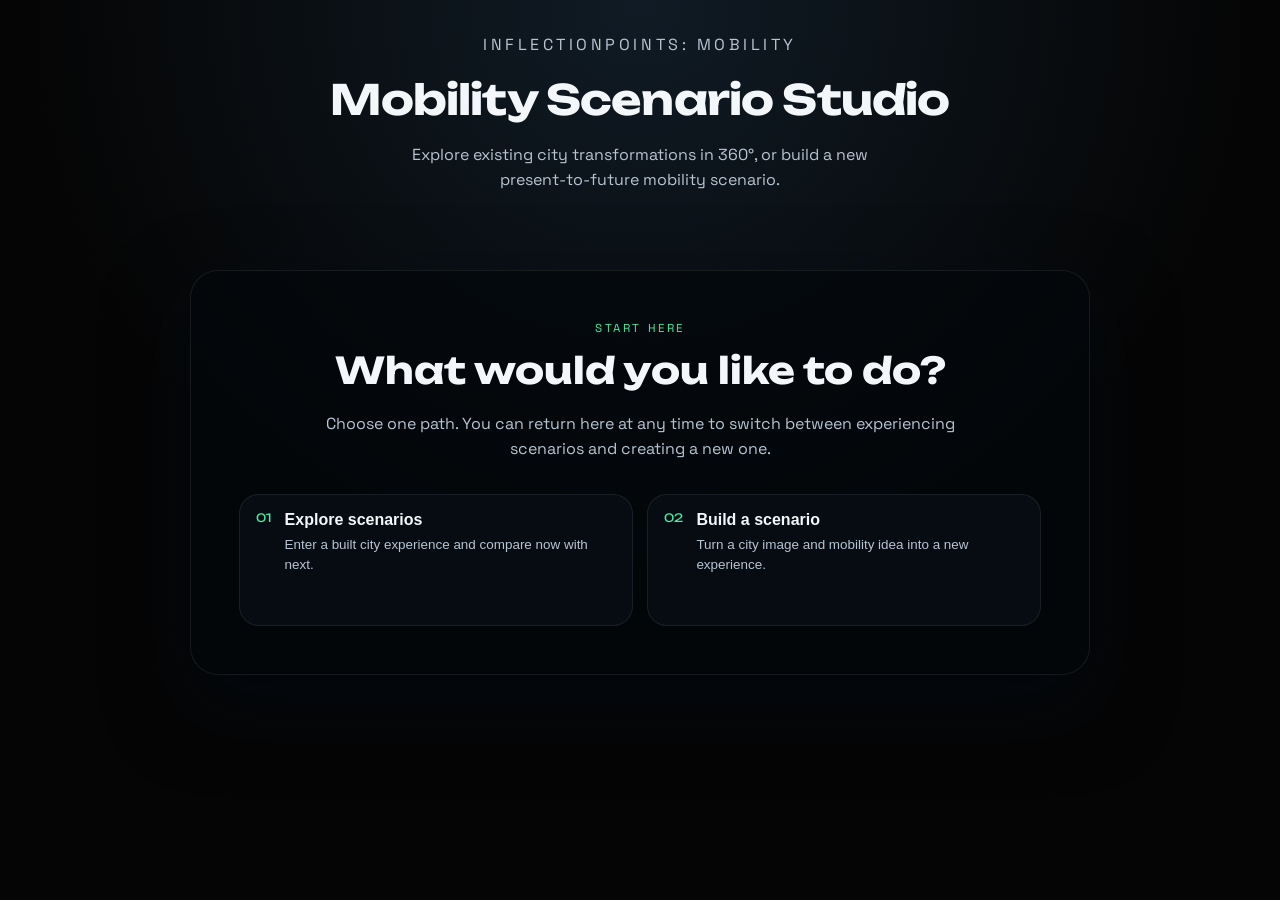
==== commit bae46380: "Add landing menu for scenario workflows" ====
--- a/index.html
+++ b/index.html
@@ -3,41 +3,90 @@
   <head>
     <meta charset="UTF-8" />
     <meta name="viewport" content="width=device-width, initial-scale=1" />
-    <title>Immersive Experience Playground</title>
+    <title>Mobility Scenario Studio</title>
     <link rel="preconnect" href="https://fonts.googleapis.com" />
     <link rel="preconnect" href="https://fonts.gstatic.com" crossorigin />
     <link
-      href="https://fonts.googleapis.com/css2?family=Space+Grotesk:wght@400;500;600;700&family=Unbounded:wght@500;700&display=swap"
+      href="https://fonts.googleapis.com/css2?family=Space+Grotesk:wght@400;500;600;700&amp;family=Unbounded:wght@500;700&amp;display=swap"
       rel="stylesheet"
     />
     <link rel="stylesheet" href="styles.css" />
     <script src="https://aframe.io/releases/1.5.0/aframe.min.js"></script>
   </head>
-  <body>
+  <body data-workspace="landing">
     <header class="page-header">
-      <h1>Immersive Experience Playground</h1>
-      <p>
-        Launch a 360° scene and click the VR button to step inside using a Meta
-        Quest 3/3S or a mobile browser. Aim with your controllers or pointer to
-        press the buttons floating in front of you.
-      </p>
-      <div class="header-actions">
-        <button id="openAdmin" class="admin-launch" type="button">
-          Admin Studio
-        </button>
-        <span class="header-hint">
-          Build a new city flow, analyze the past scene, and generate the future
-          imaging prompt.
-        </span>
+      <div class="brand-block">
+        <p class="eyebrow">InflectionPoints: Mobility</p>
+        <h1>Mobility Scenario Studio</h1>
+        <p>
+          Explore existing city transformations in 360°, or build a new
+          present-to-future mobility scenario.
+        </p>
       </div>
     </header>
 
-    <a-scene
-      background="color: #000"
-      renderer="antialias: true"
-      webxr="optionalFeatures: local-floor, bounded-floor"
-      vr-mode-ui="enabled: true"
-    >
+    <main id="landingWorkspace" class="landing-workspace">
+      <div class="landing-intro">
+        <p class="eyebrow">Start Here</p>
+        <h2>What would you like to do?</h2>
+        <p>
+          Choose one path. You can return here at any time to switch between
+          experiencing scenarios and creating a new one.
+        </p>
+      </div>
+      <nav class="mode-switcher" aria-label="Choose an experience">
+        <button
+          id="showExplorer"
+          class="mode-card"
+          type="button"
+        >
+          <span class="mode-card__number">01</span>
+          <span class="mode-card__copy">
+            <strong>Explore scenarios</strong>
+            <small>
+              Enter a built city experience and compare now with next.
+            </small>
+          </span>
+        </button>
+        <button
+          id="openAdmin"
+          class="mode-card"
+          type="button"
+        >
+          <span class="mode-card__number">02</span>
+          <span class="mode-card__copy">
+            <strong>Build a scenario</strong>
+            <small>
+              Turn a city image and mobility idea into a new experience.
+            </small>
+          </span>
+        </button>
+      </nav>
+    </main>
+
+    <main id="explorerWorkspace" class="explorer-workspace" hidden>
+      <div class="workspace-heading">
+        <div>
+          <p class="eyebrow">Scenario Explorer</p>
+          <h2>Choose a city to begin</h2>
+        </div>
+        <div class="workspace-heading__actions">
+          <p>
+            Select a scenario inside the viewer, then switch between Present
+            and Future. Use the VR control for a headset experience.
+          </p>
+          <button id="backToLanding" class="icon-button" type="button">
+            Back to main menu
+          </button>
+        </div>
+      </div>
+
+      <a-scene
+        background="color: #000"
+        renderer="antialias: true"
+        webxr="optionalFeatures: local-floor, bounded-floor"
+        vr-mode-ui="enabled: true"
+      >
       <a-assets timeout="30000">
         <img
           id="asset-mexico-present"
@@ -162,7 +211,8 @@
           wrap-count="48"
         ></a-text>
       </a-entity>
-    </a-scene>
+      </a-scene>
+    </main>
 
     <section id="adminOverlay" class="admin-overlay" aria-hidden="true">
       <div
@@ -173,8 +223,8 @@
       >
         <div class="admin-panel__header">
           <div>
-            <p class="eyebrow">Admin Studio</p>
-            <h2 id="adminTitle">New City: Past → Future Mobility Flow</h2>
+            <p class="eyebrow">Scenario Builder</p>
+            <h2 id="adminTitle">Build a present → future city scenario</h2>
             <p class="admin-subtitle">
               Use this flow to add a new city, reason through the past scene,
               pull in world-class mobility references, and craft a precise
@@ -182,12 +232,12 @@
             </p>
           </div>
           <button id="closeAdmin" class="icon-button" type="button">
-            Close
+            Back to main menu
           </button>
         </div>
 
         <div class="admin-panel__body">
-          <section class="admin-step">
+          <section class="admin-step admin-step--overview">
             <h3>Flow Map</h3>
             <ol class="flow-list">
               <li>Capture or upload a 2:1 equirectangular past image.</li>
@@ -199,7 +249,7 @@
             </ol>
           </section>
 
-          <section class="admin-step">
+          <section class="admin-step" data-phase="01 · Define">
             <h3>City Profile</h3>
             <div class="field-grid">
               <label class="field-block">
@@ -229,7 +279,7 @@
             </div>
           </section>
 
-          <section class="admin-step">
+          <section class="admin-step" data-phase="02 · Source">
             <h3>Past Image (Equirectangular 360°)</h3>
             <div class="image-upload">
               <div>
@@ -253,7 +303,7 @@
             </div>
           </section>
 
-          <section class="admin-step">
+          <section class="admin-step" data-phase="03 · Analyze">
             <h3>Reasoning Canvas</h3>
             <div class="canvas-grid">
               <label class="field-block">
@@ -287,7 +337,7 @@
             </div>
           </section>
 
-          <section class="admin-step">
+          <section class="admin-step" data-phase="04 · Learn">
             <h3>Reference Initiatives</h3>
             <div class="chip-group" id="referenceGroup">
               <label class="chip">
@@ -340,7 +390,7 @@
             </label>
           </section>
 
-          <section class="admin-step">
+          <section class="admin-step" data-phase="05 · Imagine">
             <h3>Future Mobility Outcomes</h3>
             <div class="chip-group" id="interventionGroup">
               <label class="chip">
@@ -427,7 +477,7 @@
             </label>
           </section>
 
-          <section class="admin-step">
+          <section class="admin-step" data-phase="06 · Generate">
             <h3>Imaging Prompt Builder</h3>
             <p class="hint">
               Optimized for tools like Nanobanana Pro or any 360 imaging model.
@@ -446,7 +496,7 @@
             <p id="promptStatus" class="meta"></p>
           </section>
 
-          <section class="admin-step">
+          <section class="admin-step" data-phase="07 · Assemble">
             <h3>Future Image + Scenario Details</h3>
             <div class="image-upload">
               <div>
@@ -492,7 +542,7 @@
             </div>
           </section>
 
-          <section class="admin-step">
+          <section class="admin-step" data-phase="08 · Review">
             <h3>Quality Checklist</h3>
             <ul class="checklist">
               <li>Match camera position, height, and horizon exactly.</li>
--- a/styles.css
+++ b/styles.css
@@ -28,8 +28,8 @@
 }
 
 .page-header {
-  padding: 1.5rem clamp(1rem, 5vw, 3rem);
-  max-width: 960px;
+  width: min(1180px, calc(100% - 2rem));
+  padding: 2rem 0;
   margin: 0 auto;
   text-align: center;
 }
@@ -49,41 +49,143 @@
   color: var(--muted);
 }
 
-.header-actions {
-  margin-top: 1.25rem;
-  display: flex;
-  flex-direction: column;
-  gap: 0.65rem;
+.brand-block .eyebrow {
+  margin-bottom: 0.6rem;
+}
+
+.landing-workspace {
+  width: min(900px, calc(100% - 2rem));
+  margin: clamp(1rem, 5vh, 4rem) auto 3rem;
+  padding: clamp(1.5rem, 4vw, 3rem);
+  border: 1px solid var(--outline);
+  border-radius: 28px;
+  background: rgba(4, 8, 12, 0.72);
+  box-shadow: var(--shadow);
+}
+
+.landing-intro {
+  max-width: 640px;
+  margin: 0 auto 2rem;
+  text-align: center;
+}
+
+.landing-intro h2 {
+  margin: 0.25rem 0 0.65rem;
+  font-family: "Unbounded", "Space Grotesk", sans-serif;
+  font-size: clamp(1.5rem, 4vw, 2.3rem);
+}
+
+.landing-intro p:last-child {
+  margin: 0;
+  color: var(--muted);
+}
+
+.mode-switcher {
+  display: grid;
+  grid-template-columns: repeat(2, minmax(0, 1fr));
+  gap: 0.85rem;
+}
+
+.mode-card {
+  min-height: 132px;
+  border: 1px solid var(--outline);
+  border-radius: 20px;
+  padding: 1rem;
+  display: flex;
+  gap: 0.85rem;
+  align-items: flex-start;
+  text-align: left;
+  color: var(--ink);
+  background: rgba(9, 16, 23, 0.72);
+  cursor: pointer;
+  transition: transform 0.2s ease, border-color 0.2s ease,
+    background 0.2s ease;
+}
+
+.mode-card:hover,
+.mode-card:focus-visible {
+  transform: translateY(-2px);
+  border-color: rgba(68, 241, 166, 0.45);
+  outline: none;
+}
+
+.mode-card.is-active {
+  border-color: rgba(68, 241, 166, 0.6);
+  background: linear-gradient(
+    145deg,
+    rgba(68, 241, 166, 0.16),
+    rgba(9, 16, 23, 0.88)
+  );
+}
+
+.mode-card__number {
+  color: var(--accent);
+  font-family: "Unbounded", "Space Grotesk", sans-serif;
+  font-size: 0.72rem;
+}
+
+.mode-card__copy {
+  display: grid;
+  gap: 0.4rem;
+}
+
+.mode-card__copy strong {
+  font-size: 1rem;
+}
+
+.mode-card__copy small {
+  color: var(--muted);
+  font: inherit;
+  font-size: 0.84rem;
+  line-height: 1.45;
+}
+
+.explorer-workspace {
+  width: min(1180px, calc(100% - 2rem));
+  margin: 0 auto 2rem;
+  border: 1px solid var(--outline);
+  border-radius: 26px;
+  overflow: hidden;
+  background: rgba(4, 8, 12, 0.7);
+  box-shadow: var(--shadow);
+}
+
+.workspace-heading {
+  padding: 1rem 1.25rem;
+  display: flex;
+  justify-content: space-between;
+  gap: 2rem;
+  align-items: end;
+  border-bottom: 1px solid var(--outline);
+}
+
+.workspace-heading h2 {
+  margin: 0.2rem 0 0;
+  font-family: "Unbounded", "Space Grotesk", sans-serif;
+  font-size: clamp(1.15rem, 2vw, 1.5rem);
+}
+
+.workspace-heading__actions {
+  display: flex;
+  gap: 1rem;
   align-items: center;
-  justify-content: center;
-}
-
-.header-hint {
-  font-size: 0.95rem;
-  color: var(--muted);
-}
-
-.admin-launch {
-  border: none;
-  border-radius: 999px;
-  padding: 0.75rem 1.6rem;
-  font-size: 1rem;
-  font-weight: 600;
-  color: #04110b;
-  background: linear-gradient(120deg, var(--accent), var(--accent-warm));
-  box-shadow: 0 16px 30px rgba(68, 241, 166, 0.25);
-  cursor: pointer;
-  transition: transform 0.2s ease, box-shadow 0.2s ease;
-}
-
-.admin-launch:hover {
-  transform: translateY(-2px) scale(1.01);
-  box-shadow: 0 24px 40px rgba(68, 241, 166, 0.35);
+}
+
+.workspace-heading__actions p {
+  max-width: 48ch;
+  margin: 0;
+  color: var(--muted);
+  font-size: 0.9rem;
+}
+
+[hidden] {
+  display: none !important;
 }
 
 a-scene {
   width: 100%;
-  flex: 1 1 auto;
+  height: min(68vh, 720px);
+  min-height: 520px;
 }
 
 .admin-overlay {
@@ -179,6 +281,26 @@
   background: rgba(9, 16, 23, 0.75);
 }
 
+.admin-step[data-phase]::before {
+  content: attr(data-phase);
+  display: block;
+  margin-bottom: 0.45rem;
+  color: var(--accent);
+  font-family: "Unbounded", "Space Grotesk", sans-serif;
+  font-size: 0.68rem;
+  letter-spacing: 0.08em;
+  text-transform: uppercase;
+}
+
+.admin-step--overview {
+  border-color: rgba(68, 241, 166, 0.24);
+  background: linear-gradient(
+    145deg,
+    rgba(68, 241, 166, 0.1),
+    rgba(9, 16, 23, 0.75)
+  );
+}
+
 .admin-step h3 {
   margin-top: 0;
   margin-bottom: 0.9rem;
@@ -419,9 +541,45 @@
   pointer-events: none;
 }
 
+@media (max-width: 900px) {
+  .workspace-heading__actions {
+    align-items: flex-start;
+    flex-direction: column;
+  }
+}
+
 @media (max-width: 640px) {
   .page-header {
-    padding-bottom: 0.5rem;
+    width: min(100% - 1rem, 1180px);
+    padding-top: 1rem;
+  }
+
+  .mode-switcher {
+    grid-template-columns: 1fr;
+  }
+
+  .mode-card {
+    min-height: auto;
+  }
+
+  .explorer-workspace {
+    width: min(100% - 1rem, 1180px);
+  }
+
+  .landing-workspace {
+    width: min(100% - 1rem, 900px);
+    margin-top: 0;
+    padding: 1.25rem;
+  }
+
+  .workspace-heading {
+    align-items: flex-start;
+    flex-direction: column;
+    gap: 0.7rem;
+  }
+
+  a-scene {
+    min-height: 480px;
   }
 
   .image-upload {
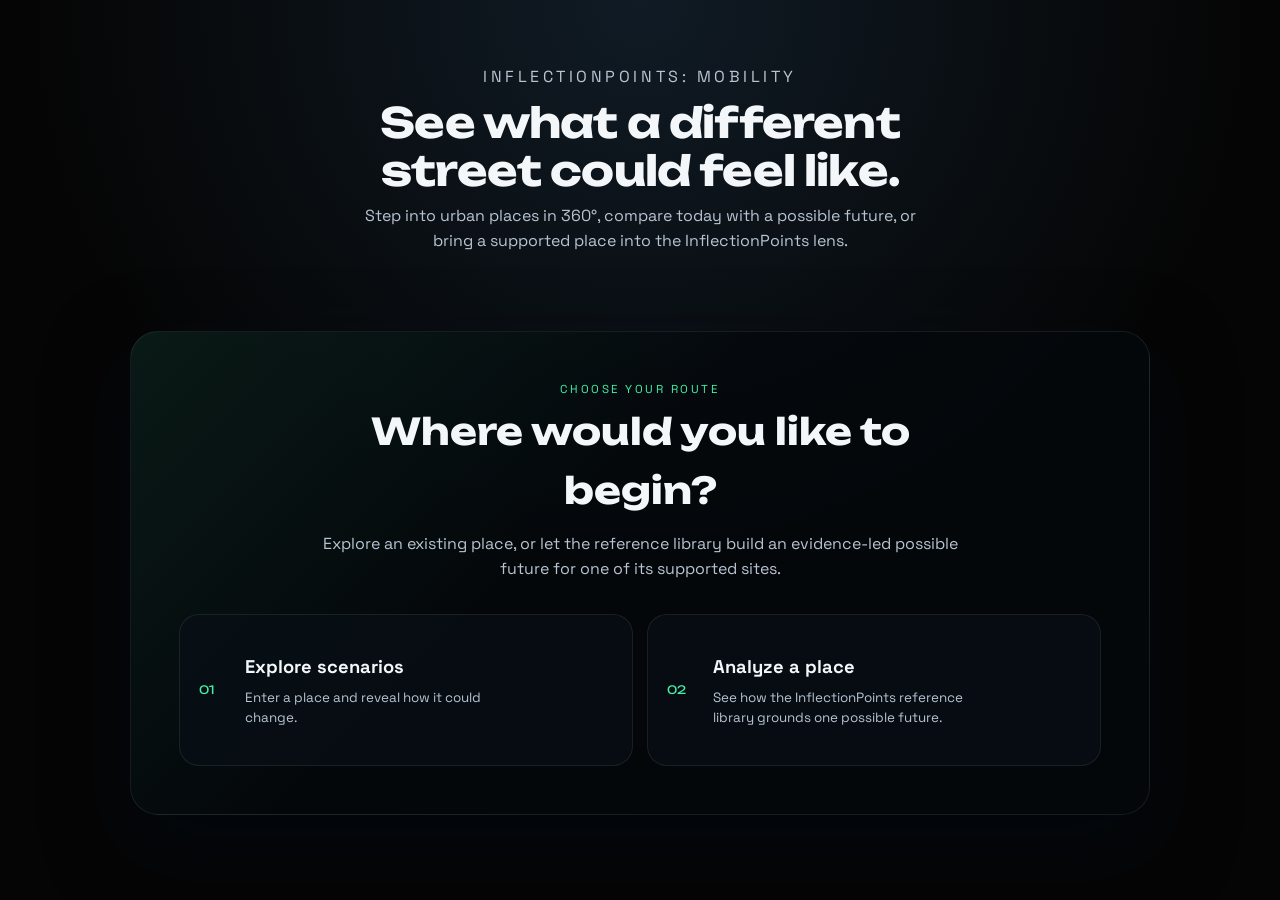
==== commit d50f9b21: "Add place-first scenario lens" ====
--- a/index.html
+++ b/index.html
@@ -3,7 +3,8 @@
   <head>
     <meta charset="UTF-8" />
     <meta name="viewport" content="width=device-width, initial-scale=1" />
-    <title>Mobility Scenario Studio</title>
+    <meta name="theme-color" content="#091017" />
+    <title>InflectionPoints: Mobility</title>
     <link rel="preconnect" href="https://fonts.googleapis.com" />
     <link rel="preconnect" href="https://fonts.gstatic.com" crossorigin />
     <link
@@ -17,63 +18,64 @@
     <header class="page-header">
       <div class="brand-block">
         <p class="eyebrow">InflectionPoints: Mobility</p>
-        <h1>Mobility Scenario Studio</h1>
+        <h1>See what a different street could feel like.</h1>
         <p>
-          Explore existing city transformations in 360°, or build a new
-          present-to-future mobility scenario.
+          Step into urban places in 360°, compare today with a possible future,
+          or bring a supported place into the InflectionPoints lens.
         </p>
       </div>
     </header>
 
-    <main id="landingWorkspace" class="landing-workspace">
+    <main id="appContent">
+      <section
+        id="landingWorkspace"
+        class="landing-workspace"
+        aria-hidden="false"
+      >
       <div class="landing-intro">
-        <p class="eyebrow">Start Here</p>
-        <h2>What would you like to do?</h2>
+        <p class="eyebrow">Choose your route</p>
+        <h2>Where would you like to begin?</h2>
         <p>
-          Choose one path. You can return here at any time to switch between
-          experiencing scenarios and creating a new one.
+          Explore an existing place, or let the reference library build an
+          evidence-led possible future for one of its supported sites.
         </p>
       </div>
       <nav class="mode-switcher" aria-label="Choose an experience">
-        <button
-          id="showExplorer"
-          class="mode-card"
-          type="button"
-        >
+        <button id="showExplorer" class="mode-card" type="button">
           <span class="mode-card__number">01</span>
           <span class="mode-card__copy">
             <strong>Explore scenarios</strong>
-            <small>
-              Enter a built city experience and compare now with next.
-            </small>
+            <small>Enter a place and reveal how it could change.</small>
           </span>
         </button>
-        <button
-          id="openAdmin"
-          class="mode-card"
-          type="button"
-        >
+        <button id="openPlaceLens" class="mode-card" type="button">
           <span class="mode-card__number">02</span>
           <span class="mode-card__copy">
-            <strong>Build a scenario</strong>
+            <strong>Analyze a place</strong>
             <small>
-              Turn a city image and mobility idea into a new experience.
+              See how the InflectionPoints reference library grounds one
+              possible future.
             </small>
           </span>
         </button>
       </nav>
-    </main>
-
-    <main id="explorerWorkspace" class="explorer-workspace" hidden>
+      </section>
+
+      <section
+        id="explorerWorkspace"
+        class="explorer-workspace"
+        aria-hidden="true"
+        hidden
+      >
       <div class="workspace-heading">
         <div>
-          <p class="eyebrow">Scenario Explorer</p>
-          <h2>Choose a city to begin</h2>
+          <p class="eyebrow">Scenario library</p>
+          <h2>Places at a turning point.</h2>
         </div>
         <div class="workspace-heading__actions">
           <p>
-            Select a scenario inside the viewer, then switch between Present
-            and Future. Use the VR control for a headset experience.
+            Each scene begins with a street as it is now, then makes one
+            evidence-led possible future visible.
           </p>
           <button id="backToLanding" class="icon-button" type="button">
             Back to main menu
@@ -81,476 +83,447 @@
         </div>
       </div>
 
-      <a-scene
-        background="color: #000"
-        renderer="antialias: true"
-        webxr="optionalFeatures: local-floor, bounded-floor"
-        vr-mode-ui="enabled: true"
+      <section id="scenarioCatalog" class="scenario-catalog">
+        <div class="catalog-intro">
+          <div>
+            <p class="catalog-kicker">Reference places</p>
+            <h3>Three streets. Three ways change can begin.</h3>
+          </div>
+          <p>
+            These places are the first nodes in a growing mobility reference
+            network. Explore the scene, the proposed shift, and what informs
+            it.
+          </p>
+        </div>
+        <div id="scenarioCardGrid" class="scenario-card-grid"></div>
+        <div class="capability-strip" aria-label="Experience capabilities">
+          <span><strong>360° view</strong> Compare the same place over time</span>
+          <span><strong>Evidence-led</strong> See what informs the shift</span>
+          <span><strong>Growing library</strong> New places add new lessons</span>
+        </div>
+      </section>
+
+      <section
+        id="immersiveViewer"
+        class="immersive-viewer"
+        aria-label="Immersive scenario viewer"
+        tabindex="-1"
+        hidden
       >
-      <a-assets timeout="30000">
-        <img
-          id="asset-mexico-present"
-          src="assets/mexico-city/present/Mexico City Present.png"
-        />
-        <img
-          id="asset-mexico-future"
-          src="assets/mexico-city/future/Mexico City Future.jpg"
-        />
-        <img
-          id="asset-chicago-present"
-          src="assets/chicago/present/Chicago Garfield Park Today.png"
-        />
-        <img
-          id="asset-chicago-future"
-          src="assets/chicago/future/Chicago Future.jpeg"
-        />
-        <img
-          id="asset-london-present"
-          src="assets/london/present/London Present.png"
-        />
-        <img
-          id="asset-london-future"
-          src="assets/london/future/London Future.png"
-        />
-      </a-assets>
-
-      <a-entity id="rig" position="0 0 0">
-        <a-entity
-          id="player"
-          camera
-          look-controls="magicWindowTrackingEnabled: true"
-          wasd-controls="enabled: false"
-          position="0 1.6 0"
+        <div class="viewer-toolbar">
+          <button id="backToCatalog" class="icon-button" type="button">
+            ← Explore places
+          </button>
+          <div class="viewer-context">
+            <p id="activeScenarioLocation" class="eyebrow"></p>
+            <h3 id="activeScenarioTitle"></h3>
+          </div>
+          <div class="viewer-badges" aria-label="Viewer format">
+            <span>360°</span>
+            <button
+              id="openScenarioInfo"
+              class="viewer-info-button"
+              type="button"
+              aria-expanded="false"
+            >
+              What changes?
+            </button>
+          </div>
+        </div>
+
+        <a-scene
+          embedded
+          background="color: #000"
+          renderer="antialias: true"
+          webxr="optionalFeatures: local-floor, bounded-floor"
+          vr-mode-ui="enabled: true"
         >
+          <a-assets timeout="30000">
+            <img
+              id="asset-mexico-present"
+              src="assets/mexico-city/present/Mexico City Present.png"
+            />
+            <img
+              id="asset-mexico-future"
+              src="assets/mexico-city/future/Mexico City Future.jpg"
+            />
+            <img
+              id="asset-chicago-present"
+              src="assets/chicago/present/Chicago Garfield Park Today.png"
+            />
+            <img
+              id="asset-chicago-future"
+              src="assets/chicago/future/Chicago Future.jpg"
+            />
+            <img
+              id="asset-london-present"
+              src="assets/london/present/London Present.png"
+            />
+            <img
+              id="asset-london-future"
+              src="assets/london/future/London Future.png"
+            />
+          </a-assets>
+
+          <a-entity id="rig" position="0 0 0">
+            <a-entity
+              id="player"
+              camera
+              look-controls="magicWindowTrackingEnabled: true"
+              wasd-controls="enabled: false"
+              position="0 1.6 0"
+            >
+              <a-entity
+                id="mouseCursor"
+                cursor="rayOrigin: mouse"
+                raycaster="objects: .clickable"
+                position="0 0 -1"
+                geometry="primitive: ring; radiusInner: 0.005; radiusOuter: 0.008"
+                material="color: #fff; shader: flat; opacity: 0.9"
+              ></a-entity>
+            </a-entity>
+
+            <a-entity
+              laser-controls="hand: left"
+              raycaster="objects: .clickable"
+            ></a-entity>
+            <a-entity
+              laser-controls="hand: right"
+              raycaster="objects: .clickable"
+            ></a-entity>
+          </a-entity>
+
+          <a-sky
+            id="photoSphere"
+            radius="100"
+            position="0 1.6 0"
+            visible="false"
+            material="shader: flat; side: back"
+          ></a-sky>
+          <a-sky
+            id="futureSphere"
+            radius="85"
+            position="0 1.6 0"
+            visible="false"
+            material="shader: flat; side: back; transparent: true; opacity: 0; depthWrite: false"
+          ></a-sky>
+
+          <a-entity id="homeMenu" position="0 1.5 -2" visible="false">
+            <a-entity
+              id="scenarioButtonContainer"
+              position="0 -0.15 0.01"
+            ></a-entity>
+          </a-entity>
+
           <a-entity
-            id="mouseCursor"
-            cursor="rayOrigin: mouse"
-            raycaster="objects: .clickable"
-            position="0 0 -1"
-            geometry="primitive: ring; radiusInner: 0.005; radiusOuter: 0.008"
-            material="color: #fff; shader: flat; opacity: 0.9"
-          ></a-entity>
-        </a-entity>
-
-        <a-entity
-          laser-controls="hand: left"
-          raycaster="objects: .clickable"
-        ></a-entity>
-        <a-entity
-          laser-controls="hand: right"
-          raycaster="objects: .clickable"
-        ></a-entity>
-      </a-entity>
-
-      <a-sky id="photoSphere" radius="100" visible="false"></a-sky>
-
-      <a-entity id="homeMenu" position="0 1.5 -2">
-        <a-plane
-          width="2.1"
-          height="1.8"
-          color="#091017"
-          opacity="0.9"
-          material="shader: flat; side: double"
-          class="menu-surface"
-        ></a-plane>
-        <a-text
-          value="InflectionPoints: Mobility"
-          position="0.1 1.5 0.01"
-          width="2"
-          align="center"
-          color="#ffffff"
-          shader="msdf"
-          font="https://cdn.aframe.io/fonts/Roboto-msdf.json"
-          scale="1.8 1.8 1"
-        ></a-text>
-        <a-text
-          value="Select a scenario to explore future mobility."
-          position="0.1 1 0.01"
-          width="1.9"
-          align="center"
-          color="#ffffff"
-          opacity="0.8"
-          shader="msdf"
-          font="https://cdn.aframe.io/fonts/Roboto-msdf.json"
-          wrap-count="42"
-        ></a-text>
-        <a-entity id="scenarioButtonContainer" position="0 -0.15 0.01"></a-entity>
-      </a-entity>
-
-      <a-entity id="scenarioControls" position="0 0.32 -1.6" visible="false">
-        <a-entity id="timeframeToggle" position="0 0 0"></a-entity>
-        <a-entity
-          id="homeButton"
-          class="clickable"
-          position="1.35 0 0"
-          render-order="3"
+            id="scenarioControls"
+            position="0 0.32 -1.6"
+            visible="false"
+          >
+            <a-entity id="timeframeToggle" position="0 0 0"></a-entity>
+            <a-entity
+              id="homeButton"
+              class="clickable"
+              position="1.55 0 0"
+              render-order="3"
+            >
+              <a-text
+                value="All"
+                align="center"
+                width="0.55"
+                color="#091017"
+                shader="msdf"
+                font="https://cdn.aframe.io/fonts/Roboto-msdf.json"
+                position="0 0 0.01"
+                baseline="center"
+                scale="1.5 1.5 1"
+              ></a-text>
+            </a-entity>
+          </a-entity>
+
+          <a-entity
+            id="infoLabel"
+            position="0 1.05 -1.55"
+            render-order="2"
+            visible="false"
+          >
+            <a-text
+              id="infoText"
+              value=""
+              width="2.4"
+              align="center"
+              color="#f4f4f4"
+              shader="msdf"
+              font="https://cdn.aframe.io/fonts/Roboto-msdf.json"
+              wrap-count="48"
+            ></a-text>
+          </a-entity>
+        </a-scene>
+
+        <div
+          id="comparisonDock"
+          class="comparison-dock"
+          aria-label="Compare now and possible future"
         >
-          <a-text
-            value="Home"
-            align="center"
-            width="0.55"
-            color="#091017"
-            shader="msdf"
-            font="https://cdn.aframe.io/fonts/Roboto-msdf.json"
-            position="0 0 0.01"
-            baseline="center"
-            scale="1.5 1.5 1"
-          ></a-text>
-        </a-entity>
-      </a-entity>
-
-      <a-entity id="infoLabel" position="0 1.05 -1.55" render-order="2">
-        <a-text
-          id="infoText"
-          value=""
-          width="2.4"
-          align="center"
-          color="#f4f4f4"
-          shader="msdf"
-          font="https://cdn.aframe.io/fonts/Roboto-msdf.json"
-          wrap-count="48"
-        ></a-text>
-      </a-entity>
-      </a-scene>
+          <div class="comparison-dock__header">
+            <div class="comparison-state" aria-live="polite">
+              <span>Viewing</span>
+              <strong id="dockStateLabel">Now</strong>
+            </div>
+            <button
+              id="toggleComparisonDock"
+              class="dock-collapse-button"
+              type="button"
+              aria-label="Collapse comparison controls"
+              aria-expanded="true"
+            >
+              <span aria-hidden="true">⌄</span>
+            </button>
+          </div>
+
+          <div class="comparison-dock__body">
+            <button
+              id="futureDirectionButton"
+              class="future-direction-button"
+              type="button"
+              aria-haspopup="listbox"
+              aria-expanded="false"
+              disabled
+            >
+              <span>Possible future</span>
+              <strong id="futureDirectionLabel">Future</strong>
+              <span class="future-direction-button__arrow" aria-hidden="true">▾</span>
+            </button>
+
+            <div
+              id="futureOptionsMenu"
+              class="future-options-menu"
+              role="listbox"
+              aria-label="Choose a possible future"
+              hidden
+            ></div>
+
+            <div class="comparison-controls">
+              <button
+                id="selectPresent"
+                class="comparison-state-button comparison-state-button--present is-active"
+                type="button"
+                aria-pressed="true"
+              >
+                Now
+              </button>
+              <button id="holdCompare" class="hold-compare-button" type="button">
+                <span aria-hidden="true">↔</span>
+                <strong id="holdCompareLabel">Hold to compare</strong>
+              </button>
+              <button
+                id="selectFuture"
+                class="comparison-state-button comparison-state-button--future"
+                type="button"
+                aria-pressed="false"
+              >
+                Possible future
+              </button>
+            </div>
+            <p class="comparison-shortcut">Desktop: hold Space to compare</p>
+          </div>
+        </div>
+
+        <aside
+          id="scenarioInfoSheet"
+          class="scenario-info-sheet"
+          role="dialog"
+          aria-modal="false"
+          aria-labelledby="scenarioInfoTitle"
+          hidden
+        >
+          <div class="scenario-info-sheet__header">
+            <div>
+              <p id="scenarioInfoEyebrow" class="eyebrow"></p>
+              <h3 id="scenarioInfoTitle"></h3>
+            </div>
+            <button
+              id="closeScenarioInfo"
+              class="icon-button"
+              type="button"
+              aria-label="Close scenario information"
+            >
+              Close
+            </button>
+          </div>
+          <p id="scenarioInfoDescription" class="scenario-info-description"></p>
+          <div id="scenarioInfoThemes" class="scenario-info-themes"></div>
+        </aside>
+      </section>
+      </section>
     </main>
 
-    <section id="adminOverlay" class="admin-overlay" aria-hidden="true">
+    <section
+      id="placeLensOverlay"
+      class="place-lens-overlay"
+      aria-hidden="true"
+      hidden
+    >
       <div
-        class="admin-panel"
+        id="placeLensPanel"
+        class="place-lens-panel"
         role="dialog"
         aria-modal="true"
-        aria-labelledby="adminTitle"
+        aria-labelledby="placeLensTitle"
+        tabindex="-1"
       >
-        <div class="admin-panel__header">
+        <header class="place-lens__header">
           <div>
-            <p class="eyebrow">Scenario Builder</p>
-            <h2 id="adminTitle">Build a present → future city scenario</h2>
-            <p class="admin-subtitle">
-              Use this flow to add a new city, reason through the past scene,
-              pull in world-class mobility references, and craft a precise
-              prompt for generating the future image.
+            <p class="eyebrow">InflectionPoints lens</p>
+            <h2 id="placeLensTitle">Start with a place.</h2>
+            <p>
+              Choose a supported 360° site. The reference library will ground
+              one possible future without asking you to design it.
             </p>
           </div>
-          <button id="closeAdmin" class="icon-button" type="button">
-            Back to main menu
+          <button id="closePlaceLens" class="icon-button" type="button">
+            Close
           </button>
-        </div>
-
-        <div class="admin-panel__body">
-          <section class="admin-step admin-step--overview">
-            <h3>Flow Map</h3>
-            <ol class="flow-list">
-              <li>Capture or upload a 2:1 equirectangular past image.</li>
-              <li>Inventory what’s in the scene and what’s not working.</li>
-              <li>Choose reference initiatives to inspire the future.</li>
-              <li>Define the mobility interventions and outcomes.</li>
-              <li>Generate a detailed imaging prompt and edit externally.</li>
-              <li>Upload the future render and add the new city.</li>
-            </ol>
+        </header>
+
+        <ol class="place-lens__progress" aria-label="Scenario analysis progress">
+          <li data-lens-progress="place"><span>01</span><strong>Place</strong></li>
+          <li data-lens-progress="analysis"><span>02</span><strong>Read</strong></li>
+          <li data-lens-progress="grounding"><span>03</span><strong>Ground</strong></li>
+          <li data-lens-progress="generation"><span>04</span><strong>Visualize</strong></li>
+        </ol>
+
+        <p id="lensLiveStatus" class="sr-only" role="status" aria-live="polite"></p>
+
+        <div class="place-lens__body">
+          <section id="placeLensPlace" class="place-lens__stage">
+            <div class="place-lens__stage-intro">
+              <p class="eyebrow">Choose a supported place</p>
+              <h3>Bring us to a street.</h3>
+              <p>
+                This static prototype works with the verified scenes already
+                in the library. A live location and rendering service connects
+                at this point later.
+              </p>
+            </div>
+
+            <form id="placeSearchForm" class="place-search" novalidate>
+              <label for="placeSearch">Search supported places</label>
+              <div class="place-search__field">
+                <span aria-hidden="true">⌕</span>
+                <input
+                  id="placeSearch"
+                  type="search"
+                  autocomplete="off"
+                  placeholder="Search Mexico City, Chicago, or London"
+                />
+                <button
+                  id="clearPlaceSearch"
+                  class="place-search__clear"
+                  type="button"
+                  aria-label="Clear place search"
+                  hidden
+                >
+                  ×
+                </button>
+              </div>
+            </form>
+
+            <div
+              id="placeSearchResults"
+              class="place-search-results"
+            ></div>
+
+            <div id="placeSelection" class="place-selection" aria-live="polite"></div>
+
+            <div class="place-lens__footer">
+              <p class="place-lens__scope">
+                Coverage is deliberately limited while the evidence and visual
+                quality checks mature.
+              </p>
+              <button
+                id="startPlaceAnalysis"
+                class="primary-button"
+                type="button"
+                disabled
+              >
+                Understand this place
+              </button>
+            </div>
           </section>
 
-          <section class="admin-step" data-phase="01 · Define">
-            <h3>City Profile</h3>
-            <div class="field-grid">
-              <label class="field-block">
-                <span>City name</span>
-                <input id="cityName" type="text" placeholder="e.g. Bogotá" />
-              </label>
-              <label class="field-block">
-                <span>District / street</span>
-                <input
-                  id="cityDistrict"
-                  type="text"
-                  placeholder="e.g. Avenida 7 / La Candelaria"
-                />
-              </label>
-              <label class="field-block">
-                <span>Past snapshot year</span>
-                <input id="cityYear" type="text" placeholder="e.g. 2024" />
-              </label>
-              <label class="field-block">
-                <span>Menu label (short)</span>
-                <input
-                  id="cityLabel"
-                  type="text"
-                  placeholder="e.g. Bogotá Centro"
-                />
-              </label>
+          <section id="placeLensAnalysis" class="place-lens__stage" hidden>
+            <div class="place-lens__stage-intro">
+              <p class="eyebrow">Agent run</p>
+              <h3>Understanding this place.</h3>
+              <p>
+                The system reads the current scene, then finds transferable
+                mobility lessons from the reference library.
+              </p>
+            </div>
+            <div id="analysisAgentSteps" class="agent-run" aria-live="polite"></div>
+            <div id="analysisOutcome" class="agent-outcome" hidden></div>
+            <div class="place-lens__footer">
+              <button id="backToPlace" class="secondary-button" type="button">
+                Choose another place
+              </button>
+              <button
+                id="continueToGrounding"
+                class="primary-button"
+                type="button"
+                disabled
+              >
+                See the direction
+              </button>
             </div>
           </section>
 
-          <section class="admin-step" data-phase="02 · Source">
-            <h3>Past Image (Equirectangular 360°)</h3>
-            <div class="image-upload">
-              <div>
-                <label class="file-button">
-                  Upload past image
-                  <input
-                    id="pastImageInput"
-                    type="file"
-                    accept="image/*"
-                  />
-                </label>
-                <p class="hint">
-                  Use a 2:1 equirectangular image. Keep horizon level and camera
-                  height ~1.6m.
-                </p>
-                <p id="pastMeta" class="meta"></p>
-              </div>
-              <div class="image-preview">
-                <img id="pastPreview" alt="Past preview" />
-              </div>
+          <section id="placeLensGrounding" class="place-lens__stage" hidden>
+            <div class="place-lens__stage-intro">
+              <p class="eyebrow">Evidence-led direction</p>
+              <h3>A future takes shape.</h3>
+              <p>
+                This is the strongest available direction for the place—not a
+                menu of aesthetic choices.
+              </p>
+            </div>
+            <div id="groundingBrief" class="scenario-brief"></div>
+            <div id="referenceNetwork" class="reference-network"></div>
+            <div class="place-lens__footer">
+              <button id="backToAnalysis" class="secondary-button" type="button">
+                Back to the read
+              </button>
+              <button id="generateScenario" class="primary-button" type="button">
+                Create the possible future
+              </button>
             </div>
           </section>
 
-          <section class="admin-step" data-phase="03 · Analyze">
-            <h3>Reasoning Canvas</h3>
-            <div class="canvas-grid">
-              <label class="field-block">
-                <span>Scene inventory (modes, infrastructure, land use)</span>
-                <textarea
-                  id="sceneInventory"
-                  placeholder="e.g. 4-lane roadway, curbside parking, painted bike lane, bus stop, storefronts."
-                ></textarea>
-              </label>
-              <label class="field-block">
-                <span>Pain points + conflicts</span>
-                <textarea
-                  id="sceneFrictions"
-                  placeholder="e.g. Vehicles dominate, unsafe crossings, delivery conflicts, noise, heat."
-                ></textarea>
-              </label>
-              <label class="field-block">
-                <span>Equity + access gaps</span>
-                <textarea
-                  id="sceneEquity"
-                  placeholder="e.g. No accessible curb ramps, limited shade, unsafe for kids/elders."
-                ></textarea>
-              </label>
-              <label class="field-block">
-                <span>Assets to preserve</span>
-                <textarea
-                  id="sceneAssets"
-                  placeholder="e.g. Historic façades, mature trees, active ground-floor retail."
-                ></textarea>
-              </label>
-            </div>
-          </section>
-
-          <section class="admin-step" data-phase="04 · Learn">
-            <h3>Reference Initiatives</h3>
-            <div class="chip-group" id="referenceGroup">
-              <label class="chip">
-                <input type="checkbox" name="reference" value="Barcelona Superblocks" />
-                <span>Barcelona Superblocks</span>
-              </label>
-              <label class="chip">
-                <input type="checkbox" name="reference" value="Paris 15-minute city" />
-                <span>Paris 15-minute city</span>
-              </label>
-              <label class="chip">
-                <input type="checkbox" name="reference" value="Copenhagen Cycle Superhighways" />
-                <span>Copenhagen Cycle Superhighways</span>
-              </label>
-              <label class="chip">
-                <input type="checkbox" name="reference" value="Bogotá Ciclovía / BRT" />
-                <span>Bogotá Ciclovía / BRT</span>
-              </label>
-              <label class="chip">
-                <input type="checkbox" name="reference" value="Seoul Cheonggyecheon restoration" />
-                <span>Seoul Cheonggyecheon</span>
-              </label>
-              <label class="chip">
-                <input type="checkbox" name="reference" value="Ghent circulation plan" />
-                <span>Ghent circulation plan</span>
-              </label>
-              <label class="chip">
-                <input type="checkbox" name="reference" value="London LTN program" />
-                <span>London LTNs</span>
-              </label>
-              <label class="chip">
-                <input type="checkbox" name="reference" value="Oslo car-light city center" />
-                <span>Oslo car-light center</span>
-              </label>
-              <label class="chip">
-                <input type="checkbox" name="reference" value="Singapore congestion pricing" />
-                <span>Singapore congestion pricing</span>
-              </label>
-              <label class="chip">
-                <input type="checkbox" name="reference" value="Freiburg Vauban car-lite district" />
-                <span>Freiburg Vauban</span>
-              </label>
-            </div>
-            <label class="field-block">
-              <span>Additional references</span>
-              <textarea
-                id="refOther"
-                placeholder="Add any local or global initiatives you want the future image to echo."
-              ></textarea>
-            </label>
-          </section>
-
-          <section class="admin-step" data-phase="05 · Imagine">
-            <h3>Future Mobility Outcomes</h3>
-            <div class="chip-group" id="interventionGroup">
-              <label class="chip">
-                <input type="checkbox" name="intervention" value="Protected cycle tracks" />
-                <span>Protected cycle tracks</span>
-              </label>
-              <label class="chip">
-                <input type="checkbox" name="intervention" value="Dedicated transit priority lanes" />
-                <span>Transit priority lanes</span>
-              </label>
-              <label class="chip">
-                <input type="checkbox" name="intervention" value="Car-free or low-traffic zone" />
-                <span>Car-free / low-traffic</span>
-              </label>
-              <label class="chip">
-                <input type="checkbox" name="intervention" value="Wider shaded sidewalks" />
-                <span>Shaded sidewalks</span>
-              </label>
-              <label class="chip">
-                <input type="checkbox" name="intervention" value="Green stormwater infrastructure" />
-                <span>Green stormwater</span>
-              </label>
-              <label class="chip">
-                <input type="checkbox" name="intervention" value="Shared micromobility hubs" />
-                <span>Micromobility hubs</span>
-              </label>
-              <label class="chip">
-                <input type="checkbox" name="intervention" value="Safe raised crossings" />
-                <span>Raised crossings</span>
-              </label>
-              <label class="chip">
-                <input type="checkbox" name="intervention" value="Flexible curb management" />
-                <span>Flexible curbs</span>
-              </label>
-              <label class="chip">
-                <input type="checkbox" name="intervention" value="Public space plazas" />
-                <span>Public plazas</span>
-              </label>
-              <label class="chip">
-                <input type="checkbox" name="intervention" value="Freight and delivery zones" />
-                <span>Freight zones</span>
-              </label>
-            </div>
-            <div class="field-grid">
-              <label class="field-block">
-                <span>Priority outcomes</span>
-                <input
-                  id="futurePriorities"
-                  type="text"
-                  placeholder="e.g. 70% fewer cars, safer crossings, cooler microclimate"
-                />
-              </label>
-              <label class="field-block">
-                <span>Mobility mix in future</span>
-                <input
-                  id="futureMobilityMix"
-                  type="text"
-                  placeholder="e.g. walking, cycling, BRT, delivery micro-hubs"
-                />
-              </label>
-              <label class="field-block">
-                <span>Public realm mood</span>
-                <input
-                  id="futurePublicRealm"
-                  type="text"
-                  placeholder="e.g. lively, shaded, safe at night, human-scale"
-                />
-              </label>
-              <label class="field-block">
-                <span>Climate + nature goals</span>
-                <input
-                  id="futureClimate"
-                  type="text"
-                  placeholder="e.g. bioswales, trees, permeable paving"
-                />
-              </label>
-            </div>
-            <label class="field-block">
-              <span>Other interventions</span>
-              <textarea
-                id="interventionOther"
-                placeholder="Add any local details or innovations to include."
-              ></textarea>
-            </label>
-          </section>
-
-          <section class="admin-step" data-phase="06 · Generate">
-            <h3>Imaging Prompt Builder</h3>
-            <p class="hint">
-              Optimized for tools like Nanobanana Pro or any 360 imaging model.
-            </p>
-            <div class="prompt-actions">
-              <button id="generatePrompt" type="button">Generate prompt</button>
-              <button id="copyPrompt" class="ghost" type="button">
-                Copy prompt
-              </button>
-            </div>
-            <textarea
-              id="promptOutput"
-              class="prompt-output"
-              placeholder="Your generated prompt will appear here."
-            ></textarea>
-            <p id="promptStatus" class="meta"></p>
-          </section>
-
-          <section class="admin-step" data-phase="07 · Assemble">
-            <h3>Future Image + Scenario Details</h3>
-            <div class="image-upload">
-              <div>
-                <label class="file-button">
-                  Upload future image
-                  <input
-                    id="futureImageInput"
-                    type="file"
-                    accept="image/*"
-                  />
-                </label>
-                <p class="hint">
-                  Render with the generated prompt, then upload the future
-                  equirectangular image.
-                </p>
-                <p id="futureMeta" class="meta"></p>
-              </div>
-              <div class="image-preview">
-                <img id="futurePreview" alt="Future preview" />
-              </div>
-            </div>
-            <div class="field-grid">
-              <label class="field-block">
-                <span>Present description (VR label)</span>
-                <textarea
-                  id="presentDescription"
-                  placeholder="Short description of the past scene for the VR overlay."
-                ></textarea>
-              </label>
-              <label class="field-block">
-                <span>Future description (VR label)</span>
-                <textarea
-                  id="futureDescription"
-                  placeholder="Short description of the future scene for the VR overlay."
-                ></textarea>
-              </label>
-            </div>
-            <div class="admin-footer">
-              <button id="addScenarioButton" type="button">
-                Add city to experience
-              </button>
-              <p id="adminStatus" class="meta"></p>
-            </div>
-          </section>
-
-          <section class="admin-step" data-phase="08 · Review">
-            <h3>Quality Checklist</h3>
-            <ul class="checklist">
-              <li>Match camera position, height, and horizon exactly.</li>
-              <li>Preserve key buildings and the skyline for continuity.</li>
-              <li>Keep lighting direction and time of day consistent.</li>
-              <li>Use realistic scale for people, bikes, buses, and trees.</li>
-              <li>Respect the 2:1 equirectangular format (no stretched poles).</li>
-            </ul>
+          <section id="placeLensGeneration" class="place-lens__stage" hidden>
+            <div class="place-lens__stage-intro">
+              <p class="eyebrow">Visual quality gate</p>
+              <h3>Making the scenario visible.</h3>
+              <p>
+                The renderer and visual evaluator are separate roles. A result
+                is only shown once it preserves the place and makes the shift
+                legible.
+              </p>
+            </div>
+            <div id="generationAgentSteps" class="agent-run" aria-live="polite"></div>
+            <div id="generationOutcome" class="generation-outcome" hidden></div>
+            <div class="place-lens__footer">
+              <button id="cancelGeneration" class="secondary-button" type="button">
+                Cancel run
+              </button>
+              <button
+                id="viewGeneratedScenario"
+                class="primary-button"
+                type="button"
+                disabled
+              >
+                View the comparison
+              </button>
+            </div>
           </section>
         </div>
       </div>
--- a/styles.css
+++ b/styles.css
@@ -18,6 +18,20 @@
   box-sizing: border-box;
 }
 
+html {
+  min-height: 100%;
+  overflow-x: hidden;
+  overflow-y: auto;
+  -webkit-text-size-adjust: 100%;
+}
+
+html.a-html:not(.a-fullscreen) {
+  height: auto !important;
+  min-height: 100% !important;
+  overflow-x: hidden !important;
+  overflow-y: auto !important;
+}
+
 body {
   margin: 0;
   background: radial-gradient(circle at top, #101b25 0%, #050505 55%);
@@ -25,6 +39,20 @@
   display: flex;
   flex-direction: column;
   min-height: 100vh;
+  min-height: 100dvh;
+  min-width: 0;
+  overflow-x: hidden;
+}
+
+html:not(.a-fullscreen) body.a-body {
+  position: static !important;
+  width: 100% !important;
+  height: auto !important;
+  min-height: 100vh !important;
+  min-height: 100dvh !important;
+  overflow-x: hidden !important;
+  overflow-y: auto !important;
+  -webkit-overflow-scrolling: touch;
 }
 
 .page-header {
@@ -61,6 +89,8 @@
   border-radius: 28px;
   background: rgba(4, 8, 12, 0.72);
   box-shadow: var(--shadow);
+  min-width: 0;
+  touch-action: pan-y;
 }
 
 .landing-intro {
@@ -98,8 +128,11 @@
   color: var(--ink);
   background: rgba(9, 16, 23, 0.72);
   cursor: pointer;
+  font: inherit;
   transition: transform 0.2s ease, border-color 0.2s ease,
     background 0.2s ease;
+  min-width: 0;
+  touch-action: manipulation;
 }
 
 .mode-card:hover,
@@ -127,6 +160,7 @@
 .mode-card__copy {
   display: grid;
   gap: 0.4rem;
+  min-width: 0;
 }
 
 .mode-card__copy strong {
@@ -148,6 +182,7 @@
   overflow: hidden;
   background: rgba(4, 8, 12, 0.7);
   box-shadow: var(--shadow);
+  min-width: 0;
 }
 
 .workspace-heading {
@@ -178,14 +213,659 @@
   font-size: 0.9rem;
 }
 
+.scenario-catalog {
+  padding: clamp(1.25rem, 3vw, 2.25rem);
+  background: linear-gradient(180deg, rgba(12, 23, 32, 0.94), #071018);
+}
+
+.catalog-intro {
+  display: grid;
+  grid-template-columns: minmax(280px, 0.9fr) minmax(320px, 1.1fr);
+  gap: clamp(1.5rem, 5vw, 4rem);
+  align-items: end;
+  margin-bottom: 1.5rem;
+}
+
+.catalog-kicker {
+  margin: 0 0 0.25rem;
+  color: var(--accent);
+  font-size: 0.72rem;
+  font-weight: 700;
+  letter-spacing: 0.14em;
+  text-transform: uppercase;
+}
+
+.catalog-intro h3 {
+  margin: 0;
+  max-width: 18ch;
+  font-family: "Unbounded", "Space Grotesk", sans-serif;
+  font-size: clamp(1.25rem, 2.7vw, 2rem);
+  line-height: 1.25;
+}
+
+.catalog-intro > p {
+  margin: 0;
+  max-width: 58ch;
+  color: var(--muted);
+}
+
+.scenario-card-grid {
+  display: grid;
+  grid-template-columns: repeat(2, minmax(0, 1fr));
+  gap: 1rem;
+}
+
+.scenario-card {
+  appearance: none;
+  min-width: 0;
+  padding: 0;
+  overflow: hidden;
+  display: grid;
+  grid-template-rows: auto 1fr;
+  border: 1px solid rgba(255, 255, 255, 0.1);
+  border-radius: 22px;
+  color: var(--ink);
+  background: rgba(10, 19, 27, 0.96);
+  box-shadow: 0 16px 38px rgba(0, 0, 0, 0.24);
+  text-align: left;
+  font: inherit;
+  cursor: pointer;
+  touch-action: manipulation;
+  transition: transform 0.25s ease, border-color 0.25s ease,
+    box-shadow 0.25s ease;
+}
+
+.scenario-card:hover,
+.scenario-card:focus-visible {
+  transform: translateY(-4px);
+  border-color: rgba(68, 241, 166, 0.5);
+  box-shadow: 0 22px 46px rgba(0, 0, 0, 0.34);
+  outline: none;
+}
+
+.scenario-card__media {
+  position: relative;
+  display: block;
+  aspect-ratio: 16 / 9;
+  overflow: hidden;
+  background: #101a22;
+}
+
+.scenario-card__media::after {
+  content: "";
+  position: absolute;
+  inset: 0;
+  background: linear-gradient(180deg, transparent 48%, rgba(3, 9, 14, 0.64));
+  pointer-events: none;
+}
+
+.scenario-card__media img {
+  width: 100%;
+  height: 100%;
+  object-fit: cover;
+  transition: transform 0.45s ease;
+}
+
+.scenario-card:hover .scenario-card__media img,
+.scenario-card:focus-visible .scenario-card__media img {
+  transform: scale(1.035);
+}
+
+.scenario-card__format {
+  position: absolute;
+  right: 0.8rem;
+  bottom: 0.75rem;
+  z-index: 1;
+  padding: 0.32rem 0.62rem;
+  border: 1px solid rgba(255, 255, 255, 0.2);
+  border-radius: 999px;
+  color: #fff;
+  background: rgba(5, 12, 18, 0.72);
+  backdrop-filter: blur(8px);
+  font-size: 0.7rem;
+  font-weight: 700;
+  letter-spacing: 0.04em;
+}
+
+.scenario-card__body {
+  min-width: 0;
+  padding: 1.15rem;
+  display: flex;
+  flex-direction: column;
+  align-items: flex-start;
+}
+
+.scenario-card__location {
+  color: var(--accent);
+  font-size: 0.7rem;
+  font-weight: 700;
+  letter-spacing: 0.1em;
+  text-transform: uppercase;
+}
+
+.scenario-card__title {
+  margin-top: 0.35rem;
+  font-family: "Unbounded", "Space Grotesk", sans-serif;
+  font-size: clamp(1.05rem, 2vw, 1.3rem);
+  line-height: 1.3;
+}
+
+.scenario-card__summary {
+  margin-top: 0.65rem;
+  color: var(--muted);
+  font-size: 0.9rem;
+  line-height: 1.55;
+}
+
+.scenario-card__themes {
+  margin-top: 0.9rem;
+  display: flex;
+  flex-wrap: wrap;
+  gap: 0.4rem;
+}
+
+.scenario-card__themes span {
+  padding: 0.28rem 0.56rem;
+  border: 1px solid rgba(255, 255, 255, 0.09);
+  border-radius: 999px;
+  color: #cad5df;
+  background: rgba(255, 255, 255, 0.04);
+  font-size: 0.7rem;
+}
+
+.scenario-card__footer {
+  width: 100%;
+  margin-top: auto;
+  padding-top: 1rem;
+  display: flex;
+  justify-content: space-between;
+  gap: 1rem;
+  color: var(--muted);
+  font-size: 0.76rem;
+}
+
+.scenario-card__action {
+  color: var(--accent);
+  font-weight: 700;
+  white-space: nowrap;
+}
+
+.scenario-card--placeholder {
+  min-height: 100%;
+  border-style: dashed;
+  border-color: rgba(68, 241, 166, 0.24);
+  background: linear-gradient(
+    145deg,
+    rgba(68, 241, 166, 0.06),
+    rgba(10, 19, 27, 0.76)
+  );
+  box-shadow: none;
+  cursor: default;
+}
+
+.scenario-card--placeholder:hover {
+  transform: none;
+  border-color: rgba(68, 241, 166, 0.24);
+  box-shadow: none;
+}
+
+.scenario-card__placeholder-mark {
+  min-height: 180px;
+  display: grid;
+  place-items: center;
+  color: rgba(68, 241, 166, 0.72);
+  background: radial-gradient(
+    circle,
+    rgba(68, 241, 166, 0.12),
+    transparent 62%
+  );
+  font-family: "Unbounded", "Space Grotesk", sans-serif;
+  font-size: 3rem;
+  font-weight: 400;
+}
+
+.scenario-card__placeholder-status {
+  margin-top: auto;
+  padding-top: 1rem;
+  color: var(--accent);
+  font-size: 0.76rem;
+  font-weight: 700;
+}
+
+.capability-strip {
+  margin-top: 1rem;
+  padding: 0.9rem 1rem;
+  display: grid;
+  grid-template-columns: repeat(3, minmax(0, 1fr));
+  gap: 0.8rem;
+  border: 1px solid rgba(255, 255, 255, 0.08);
+  border-radius: 16px;
+  color: var(--muted);
+  background: rgba(3, 9, 14, 0.5);
+  font-size: 0.76rem;
+}
+
+.capability-strip span {
+  display: grid;
+  gap: 0.15rem;
+}
+
+.capability-strip strong {
+  color: var(--ink);
+  font-size: 0.68rem;
+  letter-spacing: 0.08em;
+  text-transform: uppercase;
+}
+
+.immersive-viewer {
+  position: relative;
+  min-height: 580px;
+  overflow: hidden;
+  background: #000;
+  outline: none;
+}
+
+.viewer-toolbar {
+  position: absolute;
+  top: 0;
+  right: 0;
+  left: 0;
+  z-index: 8;
+  padding: 0.85rem 1rem;
+  display: grid;
+  grid-template-columns: auto minmax(0, 1fr) auto;
+  gap: 1rem;
+  align-items: center;
+  background: linear-gradient(
+    180deg,
+    rgba(4, 10, 15, 0.92),
+    rgba(4, 10, 15, 0.58) 68%,
+    transparent
+  );
+  pointer-events: none;
+}
+
+.viewer-toolbar > * {
+  pointer-events: auto;
+}
+
+.viewer-context {
+  min-width: 0;
+}
+
+.viewer-context .eyebrow {
+  margin: 0;
+}
+
+.viewer-context h3 {
+  margin: 0.12rem 0 0;
+  overflow: hidden;
+  font-family: "Unbounded", "Space Grotesk", sans-serif;
+  font-size: 1rem;
+  text-overflow: ellipsis;
+  white-space: nowrap;
+}
+
+.viewer-badges {
+  display: flex;
+  gap: 0.4rem;
+}
+
+.viewer-badges span {
+  padding: 0.3rem 0.58rem;
+  border: 1px solid rgba(255, 255, 255, 0.1);
+  border-radius: 999px;
+  color: var(--muted);
+  font-size: 0.68rem;
+  white-space: nowrap;
+}
+
+.viewer-info-button {
+  min-height: 38px;
+  padding: 0.35rem 0.72rem;
+  border: 1px solid rgba(255, 255, 255, 0.12);
+  border-radius: 999px;
+  color: var(--ink);
+  background: rgba(9, 16, 23, 0.74);
+  font: inherit;
+  font-size: 0.76rem;
+  cursor: pointer;
+}
+
+.comparison-dock {
+  position: absolute;
+  right: 50%;
+  bottom: max(0.9rem, env(safe-area-inset-bottom));
+  z-index: 9;
+  width: min(480px, calc(100% - 1rem));
+  border: 1px solid rgba(255, 255, 255, 0.14);
+  border-radius: 22px;
+  color: var(--ink);
+  background: rgba(9, 16, 23, 0.88);
+  box-shadow: 0 18px 48px rgba(0, 0, 0, 0.42);
+  backdrop-filter: blur(18px);
+  transform: translateX(50%);
+  transition: width 0.2s ease, background 0.2s ease;
+}
+
+.comparison-dock.is-comparing {
+  border-color: rgba(255, 255, 255, 0.26);
+  background: rgba(9, 16, 23, 0.96);
+}
+
+.comparison-dock__header {
+  min-height: 44px;
+  padding: 0.55rem 0.65rem 0.45rem 0.85rem;
+  display: flex;
+  justify-content: space-between;
+  gap: 1rem;
+  align-items: center;
+}
+
+.comparison-state {
+  min-width: 0;
+  display: grid;
+  gap: 0.02rem;
+}
+
+.comparison-state span {
+  color: var(--muted);
+  font-size: 0.62rem;
+  font-weight: 700;
+  letter-spacing: 0.1em;
+  text-transform: uppercase;
+}
+
+.comparison-state strong {
+  overflow: hidden;
+  font-size: 0.86rem;
+  text-overflow: ellipsis;
+  white-space: nowrap;
+}
+
+.dock-collapse-button {
+  width: 44px;
+  height: 44px;
+  flex: 0 0 auto;
+  display: grid;
+  place-items: center;
+  border: 1px solid rgba(255, 255, 255, 0.1);
+  border-radius: 50%;
+  color: var(--muted);
+  background: rgba(255, 255, 255, 0.04);
+  font: inherit;
+  cursor: pointer;
+}
+
+.dock-collapse-button span {
+  display: block;
+  transition: transform 0.2s ease;
+}
+
+.comparison-dock__body {
+  position: relative;
+  padding: 0 0.65rem 0.65rem;
+}
+
+.comparison-dock.is-collapsed {
+  width: min(250px, calc(100% - 1rem));
+}
+
+.comparison-dock.is-collapsed .comparison-dock__body {
+  display: none;
+}
+
+.comparison-dock.is-collapsed .dock-collapse-button span {
+  transform: rotate(180deg);
+}
+
+.future-direction-button {
+  position: relative;
+  width: 100%;
+  min-height: 44px;
+  padding: 0.45rem 2.1rem 0.45rem 0.7rem;
+  display: grid;
+  gap: 0.05rem;
+  border: 1px solid rgba(255, 255, 255, 0.08);
+  border-radius: 13px;
+  color: var(--ink);
+  background: rgba(255, 255, 255, 0.035);
+  text-align: left;
+  font: inherit;
+}
+
+.future-direction-button.has-options {
+  cursor: pointer;
+}
+
+.future-direction-button:disabled {
+  opacity: 1;
+}
+
+.future-direction-button > span:first-child {
+  color: var(--muted);
+  font-size: 0.62rem;
+  font-weight: 700;
+  letter-spacing: 0.08em;
+  text-transform: uppercase;
+}
+
+.future-direction-button strong {
+  overflow: hidden;
+  font-size: 0.78rem;
+  text-overflow: ellipsis;
+  white-space: nowrap;
+}
+
+.future-direction-button__arrow {
+  position: absolute;
+  top: 50%;
+  right: 0.8rem;
+  color: var(--accent);
+  transform: translateY(-50%);
+}
+
+.future-direction-button:disabled .future-direction-button__arrow {
+  display: none;
+}
+
+.future-options-menu {
+  position: absolute;
+  right: 0.65rem;
+  bottom: calc(100% + 0.5rem);
+  left: 0.65rem;
+  padding: 0.4rem;
+  display: grid;
+  gap: 0.25rem;
+  border: 1px solid rgba(255, 255, 255, 0.14);
+  border-radius: 16px;
+  background: rgba(9, 16, 23, 0.97);
+  box-shadow: 0 18px 40px rgba(0, 0, 0, 0.42);
+  backdrop-filter: blur(18px);
+}
+
+.future-option-button {
+  min-height: 44px;
+  padding: 0.55rem 0.7rem;
+  border: 0;
+  border-radius: 11px;
+  color: var(--ink);
+  background: transparent;
+  text-align: left;
+  font: inherit;
+  font-size: 0.82rem;
+  cursor: pointer;
+}
+
+.future-option-button[aria-selected="true"] {
+  color: #04110b;
+  background: var(--accent);
+  font-weight: 700;
+}
+
+.comparison-controls {
+  margin-top: 0.5rem;
+  display: grid;
+  grid-template-columns: minmax(0, 1fr) auto minmax(0, 1fr);
+  gap: 0.4rem;
+}
+
+.comparison-state-button,
+.hold-compare-button {
+  min-height: 48px;
+  border: 1px solid rgba(255, 255, 255, 0.1);
+  border-radius: 14px;
+  color: var(--ink);
+  background: rgba(255, 255, 255, 0.045);
+  font: inherit;
+  font-size: 0.82rem;
+  font-weight: 700;
+  cursor: pointer;
+  touch-action: manipulation;
+  user-select: none;
+  -webkit-user-select: none;
+}
+
+.comparison-state-button--present.is-active {
+  border-color: rgba(247, 14, 86, 0.78);
+  background: rgba(247, 14, 86, 0.22);
+}
+
+.comparison-state-button--future.is-active {
+  border-color: rgba(68, 241, 166, 0.68);
+  color: #04110b;
+  background: var(--accent);
+}
+
+.hold-compare-button {
+  min-width: 104px;
+  padding: 0.35rem 0.55rem;
+  display: grid;
+  grid-template-columns: auto 1fr;
+  gap: 0.3rem;
+  place-items: center;
+  color: var(--muted);
+  font-size: 0.68rem;
+}
+
+.hold-compare-button strong {
+  font-size: 0.68rem;
+  line-height: 1.15;
+}
+
+.comparison-dock.is-comparing .hold-compare-button {
+  color: var(--ink);
+  background: rgba(255, 255, 255, 0.12);
+}
+
+.comparison-shortcut {
+  margin: 0.38rem 0 0;
+  color: rgba(183, 196, 210, 0.72);
+  text-align: center;
+  font-size: 0.66rem;
+}
+
+.scenario-info-sheet {
+  position: absolute;
+  top: 4.5rem;
+  right: 1rem;
+  z-index: 10;
+  width: min(380px, calc(100% - 2rem));
+  max-height: calc(100% - 5.5rem);
+  padding: 1rem;
+  overflow-y: auto;
+  border: 1px solid rgba(255, 255, 255, 0.14);
+  border-radius: 20px;
+  color: var(--ink);
+  background: rgba(9, 16, 23, 0.94);
+  box-shadow: 0 22px 52px rgba(0, 0, 0, 0.46);
+  backdrop-filter: blur(20px);
+}
+
+.scenario-info-sheet__header {
+  display: flex;
+  justify-content: space-between;
+  gap: 1rem;
+  align-items: flex-start;
+}
+
+.scenario-info-sheet h3 {
+  margin: 0.3rem 0 0;
+  font-family: "Unbounded", "Space Grotesk", sans-serif;
+  font-size: 1.05rem;
+}
+
+.scenario-info-description {
+  margin: 1rem 0 0;
+  color: var(--muted);
+  font-size: 0.88rem;
+  line-height: 1.6;
+  white-space: pre-line;
+}
+
+.scenario-info-themes {
+  margin-top: 1rem;
+  display: flex;
+  flex-wrap: wrap;
+  gap: 0.4rem;
+}
+
+.scenario-info-themes span {
+  padding: 0.3rem 0.58rem;
+  border: 1px solid rgba(68, 241, 166, 0.2);
+  border-radius: 999px;
+  color: var(--accent);
+  background: rgba(68, 241, 166, 0.07);
+  font-size: 0.7rem;
+}
+
+.immersive-viewer.is-vr .viewer-toolbar,
+.immersive-viewer.is-vr .comparison-dock,
+.immersive-viewer.is-vr .scenario-info-sheet {
+  display: none !important;
+}
+
+body.scenario-active {
+  overflow: hidden;
+}
+
+body.scenario-active .page-header,
+body.scenario-active .workspace-heading {
+  display: none;
+}
+
+body.scenario-active .explorer-workspace {
+  width: 100%;
+  margin: 0;
+  border: 0;
+  border-radius: 0;
+  box-shadow: none;
+}
+
+body.scenario-active .immersive-viewer,
+body.scenario-active .immersive-viewer a-scene {
+  height: 100vh;
+  height: 100dvh;
+  min-height: 0;
+}
+
 [hidden] {
   display: none !important;
 }
 
 a-scene {
+  display: block;
+  position: relative;
   width: 100%;
   height: min(68vh, 720px);
   min-height: 520px;
+}
+
+a-scene canvas.a-canvas {
+  position: absolute;
+  inset: 0;
+  width: 100% !important;
+  height: 100% !important;
 }
 
 .admin-overlay {
@@ -546,6 +1226,19 @@
     align-items: flex-start;
     flex-direction: column;
   }
+
+  .catalog-intro {
+    grid-template-columns: 1fr;
+    gap: 0.75rem;
+  }
+
+  .catalog-intro h3 {
+    max-width: 24ch;
+  }
+
+  .capability-strip {
+    grid-template-columns: 1fr;
+  }
 }
 
 @media (max-width: 640px) {
@@ -560,6 +1253,13 @@
 
   .mode-card {
     min-height: auto;
+    padding: 0.9rem;
+    gap: 0.7rem;
+  }
+
+  .mode-card__copy strong,
+  .mode-card__copy small {
+    overflow-wrap: anywhere;
   }
 
   .explorer-workspace {
@@ -569,7 +1269,12 @@
   .landing-workspace {
     width: min(100% - 1rem, 900px);
     margin-top: 0;
+    margin-bottom: max(1rem, env(safe-area-inset-bottom));
     padding: 1.25rem;
+  }
+
+  .landing-intro {
+    margin-bottom: 1.25rem;
   }
 
   .workspace-heading {
@@ -578,8 +1283,114 @@
     gap: 0.7rem;
   }
 
+  .scenario-catalog {
+    padding: 1rem;
+  }
+
+  .scenario-card-grid {
+    grid-template-columns: 1fr;
+  }
+
+  .scenario-card__media {
+    aspect-ratio: 2 / 1;
+  }
+
+  .scenario-card__placeholder-mark {
+    min-height: 120px;
+  }
+
+  .scenario-card__footer {
+    align-items: flex-start;
+    flex-direction: column;
+    gap: 0.35rem;
+  }
+
+  .viewer-toolbar {
+    padding: max(0.65rem, env(safe-area-inset-top)) 0.6rem 1.1rem;
+    grid-template-columns: auto minmax(0, 1fr) auto;
+    gap: 0.55rem;
+  }
+
+  .viewer-context {
+    grid-column: auto;
+    grid-row: auto;
+  }
+
+  .viewer-context .eyebrow {
+    display: none;
+  }
+
+  .viewer-context h3 {
+    margin: 0;
+    font-size: 0.78rem;
+  }
+
+  .viewer-badges > span {
+    display: none;
+  }
+
+  .viewer-toolbar .icon-button,
+  .viewer-info-button {
+    min-height: 44px;
+    padding: 0.45rem 0.72rem;
+    font-size: 0.72rem;
+  }
+
+  .comparison-dock {
+    bottom: max(0.5rem, env(safe-area-inset-bottom));
+    width: calc(100% - 1rem);
+    border-radius: 18px;
+  }
+
+  .comparison-dock__header {
+    min-height: 44px;
+    padding: 0.45rem 0.55rem 0.35rem 0.72rem;
+  }
+
+  .comparison-dock__body {
+    padding: 0 0.5rem 0.5rem;
+  }
+
+  .future-direction-button:not(.has-options) {
+    display: none;
+  }
+
+  .comparison-controls {
+    gap: 0.3rem;
+  }
+
+  .comparison-state-button,
+  .hold-compare-button {
+    min-height: 46px;
+    border-radius: 12px;
+  }
+
+  .hold-compare-button {
+    min-width: 92px;
+    padding: 0.3rem 0.4rem;
+  }
+
+  .comparison-shortcut {
+    display: none;
+  }
+
+  .scenario-info-sheet {
+    top: auto;
+    right: 0;
+    bottom: 0;
+    width: 100%;
+    max-height: min(62vh, 520px);
+    max-height: min(62dvh, 520px);
+    padding: 1rem 1rem max(1rem, env(safe-area-inset-bottom));
+    border-right: 0;
+    border-bottom: 0;
+    border-left: 0;
+    border-radius: 22px 22px 0 0;
+  }
+
   a-scene {
-    min-height: 480px;
+    height: 62vh;
+    min-height: 420px;
   }
 
   .image-upload {
@@ -590,3 +1401,835 @@
     flex-direction: column;
   }
 }
+
+@media (max-height: 520px) and (orientation: landscape) {
+  .comparison-dock {
+    right: 0.6rem;
+    bottom: max(0.5rem, env(safe-area-inset-bottom));
+    width: min(360px, 46vw);
+    transform: none;
+  }
+
+  .comparison-dock__header {
+    min-height: 38px;
+    padding-block: 0.3rem;
+  }
+
+  .future-direction-button {
+    min-height: 36px;
+  }
+
+  .comparison-state-button,
+  .hold-compare-button {
+    min-height: 40px;
+  }
+
+  .comparison-shortcut {
+    display: none;
+  }
+
+  .scenario-info-sheet {
+    top: 0.5rem;
+    right: 0.5rem;
+    bottom: 0.5rem;
+    width: min(380px, 48vw);
+    max-height: none;
+    border: 1px solid rgba(255, 255, 255, 0.14);
+    border-radius: 18px;
+  }
+}
+
+.sr-only {
+  position: absolute;
+  width: 1px;
+  height: 1px;
+  padding: 0;
+  margin: -1px;
+  overflow: hidden;
+  clip: rect(0, 0, 0, 0);
+  white-space: nowrap;
+  border: 0;
+}
+
+button:focus-visible,
+input:focus-visible {
+  outline: 3px solid rgba(68, 241, 166, 0.78);
+  outline-offset: 3px;
+}
+
+.page-header {
+  padding-top: clamp(1.5rem, 5vw, 4rem);
+}
+
+.page-header h1 {
+  max-width: 17ch;
+  margin-inline: auto;
+  line-height: 1.15;
+}
+
+.page-header p {
+  max-width: 58ch;
+}
+
+.landing-workspace {
+  width: min(1020px, calc(100% - 2rem));
+  background:
+    linear-gradient(135deg, rgba(68, 241, 166, 0.08), transparent 42%),
+    rgba(4, 8, 12, 0.78);
+}
+
+.mode-card {
+  min-height: 152px;
+  padding: 1.2rem;
+  align-items: center;
+}
+
+.mode-card__number {
+  min-width: 2rem;
+}
+
+.mode-card__copy strong {
+  font-size: 1.15rem;
+}
+
+.mode-card__copy small {
+  max-width: 32ch;
+}
+
+.scenario-info-description {
+  white-space: pre-line;
+}
+
+.place-lens-overlay {
+  position: fixed;
+  inset: 0;
+  z-index: 40;
+  display: none;
+  overflow-y: auto;
+  padding: clamp(0.75rem, 4vw, 3rem);
+  background:
+    radial-gradient(circle at 12% 6%, rgba(68, 241, 166, 0.2), transparent 32%),
+    radial-gradient(circle at 88% 88%, rgba(255, 180, 84, 0.14), transparent 36%),
+    rgba(2, 7, 11, 0.94);
+  backdrop-filter: blur(18px);
+  -webkit-overflow-scrolling: touch;
+}
+
+.place-lens-overlay.is-visible {
+  display: block;
+}
+
+.place-lens-panel {
+  width: min(1080px, 100%);
+  min-height: min(720px, calc(100dvh - 1.5rem));
+  margin: 0 auto;
+  overflow: hidden;
+  border: 1px solid rgba(255, 255, 255, 0.12);
+  border-radius: 30px;
+  background:
+    linear-gradient(145deg, rgba(24, 39, 50, 0.92), rgba(6, 12, 18, 0.98) 48%),
+    var(--panel-strong);
+  box-shadow: 0 36px 100px rgba(0, 0, 0, 0.62);
+}
+
+.place-lens__header {
+  display: flex;
+  align-items: flex-start;
+  justify-content: space-between;
+  gap: 1.5rem;
+  padding: clamp(1.25rem, 3vw, 2.35rem) clamp(1.25rem, 4vw, 3rem) 1.4rem;
+  border-bottom: 1px solid var(--outline);
+}
+
+.place-lens__header h2 {
+  max-width: 18ch;
+  margin: 0.45rem 0 0.55rem;
+  font-family: "Unbounded", "Space Grotesk", sans-serif;
+  font-size: clamp(1.55rem, 3.5vw, 2.55rem);
+  line-height: 1.2;
+}
+
+.place-lens__header p:last-child {
+  max-width: 64ch;
+  margin: 0;
+  color: var(--muted);
+}
+
+.place-lens__header .icon-button {
+  flex: 0 0 auto;
+  min-height: 44px;
+}
+
+.place-lens__progress {
+  display: grid;
+  grid-template-columns: repeat(4, minmax(0, 1fr));
+  gap: 0.4rem;
+  margin: 0;
+  padding: 0.8rem clamp(1.25rem, 4vw, 3rem);
+  list-style: none;
+  border-bottom: 1px solid var(--outline);
+  background: rgba(3, 8, 12, 0.44);
+}
+
+.place-lens__progress li {
+  display: flex;
+  align-items: center;
+  gap: 0.48rem;
+  min-width: 0;
+  color: rgba(183, 196, 210, 0.68);
+  font-size: 0.76rem;
+  transition: color 0.2s ease;
+}
+
+.place-lens__progress span {
+  display: inline-grid;
+  width: 1.6rem;
+  height: 1.6rem;
+  flex: 0 0 auto;
+  place-items: center;
+  border: 1px solid rgba(255, 255, 255, 0.12);
+  border-radius: 50%;
+  font-size: 0.62rem;
+  font-family: "Unbounded", "Space Grotesk", sans-serif;
+}
+
+.place-lens__progress strong {
+  overflow: hidden;
+  text-overflow: ellipsis;
+  white-space: nowrap;
+}
+
+.place-lens__progress li.is-current {
+  color: var(--ink);
+}
+
+.place-lens__progress li.is-current span {
+  border-color: var(--accent);
+  color: #02110a;
+  background: var(--accent);
+}
+
+.place-lens__progress li.is-complete {
+  color: var(--accent);
+}
+
+.place-lens__progress li.is-complete span {
+  border-color: rgba(68, 241, 166, 0.45);
+  background: rgba(68, 241, 166, 0.1);
+}
+
+.place-lens__body {
+  padding: clamp(1.25rem, 4vw, 3rem);
+}
+
+.place-lens__stage {
+  display: grid;
+  gap: 1.35rem;
+}
+
+.place-lens__stage-intro {
+  max-width: 680px;
+}
+
+.place-lens__stage-intro h3 {
+  margin: 0.35rem 0 0.55rem;
+  font-family: "Unbounded", "Space Grotesk", sans-serif;
+  font-size: clamp(1.3rem, 2.7vw, 1.85rem);
+  line-height: 1.25;
+}
+
+.place-lens__stage-intro p:last-child {
+  margin: 0;
+  color: var(--muted);
+}
+
+.place-search {
+  display: grid;
+  gap: 0.45rem;
+}
+
+.place-search > label {
+  color: var(--muted);
+  font-size: 0.83rem;
+  font-weight: 600;
+}
+
+.place-search__field {
+  display: grid;
+  grid-template-columns: auto minmax(0, 1fr) auto;
+  align-items: center;
+  min-height: 56px;
+  padding: 0 0.5rem 0 0.95rem;
+  border: 1px solid rgba(68, 241, 166, 0.26);
+  border-radius: 17px;
+  background: rgba(2, 8, 12, 0.78);
+  box-shadow: inset 0 1px 0 rgba(255, 255, 255, 0.04);
+}
+
+.place-search__field > span {
+  margin-right: 0.7rem;
+  color: var(--accent);
+  font-size: 1.35rem;
+  line-height: 1;
+}
+
+.place-search__field input {
+  width: 100%;
+  min-width: 0;
+  border: 0;
+  outline: 0;
+  color: var(--ink);
+  background: transparent;
+  font: inherit;
+}
+
+.place-search__field input::placeholder {
+  color: rgba(183, 196, 210, 0.64);
+}
+
+.place-search__clear {
+  display: grid;
+  width: 38px;
+  height: 38px;
+  place-items: center;
+  border: 0;
+  border-radius: 50%;
+  color: var(--muted);
+  background: transparent;
+  cursor: pointer;
+  font-size: 1.3rem;
+}
+
+.place-search__clear:hover {
+  color: var(--ink);
+  background: rgba(255, 255, 255, 0.08);
+}
+
+.place-search-results {
+  display: grid;
+  gap: 0.55rem;
+}
+
+.place-search-results__heading {
+  margin: 0.2rem 0 0.1rem;
+  color: var(--muted);
+  font-size: 0.78rem;
+  font-weight: 600;
+}
+
+.place-search-result {
+  display: grid;
+  grid-template-columns: 92px minmax(0, 1fr) auto;
+  gap: 0.85rem;
+  align-items: center;
+  min-height: 84px;
+  width: 100%;
+  padding: 0.45rem;
+  border: 1px solid var(--outline);
+  border-radius: 16px;
+  color: var(--ink);
+  background: rgba(9, 16, 23, 0.66);
+  cursor: pointer;
+  font: inherit;
+  text-align: left;
+  transition: border 0.2s ease, background 0.2s ease, transform 0.2s ease;
+}
+
+.place-search-result:hover,
+.place-search-result[aria-pressed="true"] {
+  border-color: rgba(68, 241, 166, 0.55);
+  background: rgba(68, 241, 166, 0.11);
+}
+
+.place-search-result:hover {
+  transform: translateY(-1px);
+}
+
+.place-search-result img {
+  width: 92px;
+  height: 72px;
+  border-radius: 11px;
+  object-fit: cover;
+}
+
+.place-search-result__copy {
+  display: grid;
+  min-width: 0;
+  gap: 0.14rem;
+}
+
+.place-search-result__copy strong,
+.place-search-result__copy span,
+.place-search-result__copy small {
+  overflow: hidden;
+  text-overflow: ellipsis;
+  white-space: nowrap;
+}
+
+.place-search-result__copy span,
+.place-search-result__copy small {
+  color: var(--muted);
+  font-size: 0.82rem;
+}
+
+.place-search-result__copy small {
+  color: var(--accent);
+  font-size: 0.7rem;
+  font-weight: 700;
+  letter-spacing: 0.08em;
+  text-transform: uppercase;
+}
+
+.place-search-result__marker {
+  color: var(--accent);
+  font-size: 1.15rem;
+  padding-right: 0.35rem;
+}
+
+.place-search-empty,
+.place-selection__empty {
+  display: grid;
+  gap: 0.45rem;
+  padding: 1rem;
+  border: 1px dashed rgba(255, 255, 255, 0.16);
+  border-radius: 16px;
+  color: var(--muted);
+  background: rgba(9, 16, 23, 0.42);
+}
+
+.place-search-empty strong,
+.place-selection__empty strong {
+  color: var(--ink);
+}
+
+.place-search-empty .secondary-button {
+  justify-self: start;
+  margin-top: 0.2rem;
+}
+
+.place-selection {
+  min-height: 118px;
+}
+
+.place-selection__card {
+  display: grid;
+  grid-template-columns: minmax(150px, 0.7fr) 1.3fr;
+  overflow: hidden;
+  border: 1px solid rgba(68, 241, 166, 0.32);
+  border-radius: 20px;
+  background: linear-gradient(120deg, rgba(68, 241, 166, 0.12), rgba(9, 16, 23, 0.84));
+}
+
+.place-selection__card > img {
+  width: 100%;
+  height: 170px;
+  object-fit: cover;
+}
+
+.place-selection__copy {
+  display: flex;
+  flex-direction: column;
+  align-items: flex-start;
+  justify-content: center;
+  padding: 1.25rem;
+}
+
+.place-selection__copy h4 {
+  margin: 0.3rem 0;
+  font-family: "Unbounded", "Space Grotesk", sans-serif;
+  font-size: 1.15rem;
+}
+
+.place-selection__copy > p:not(.eyebrow) {
+  margin: 0;
+  color: var(--muted);
+}
+
+.place-selection__tag {
+  margin-top: 0.7rem;
+  padding: 0.25rem 0.55rem;
+  border: 1px solid rgba(68, 241, 166, 0.25);
+  border-radius: 999px;
+  color: var(--accent);
+  background: rgba(2, 9, 13, 0.34);
+  font-size: 0.73rem;
+  font-weight: 700;
+}
+
+.place-lens__footer {
+  display: flex;
+  align-items: center;
+  justify-content: space-between;
+  gap: 1rem;
+  padding-top: 0.25rem;
+}
+
+.place-lens__scope {
+  max-width: 58ch;
+  margin: 0;
+  color: var(--muted);
+  font-size: 0.82rem;
+}
+
+.primary-button,
+.secondary-button {
+  min-height: 46px;
+  padding: 0.65rem 1rem;
+  border-radius: 999px;
+  font: inherit;
+  font-weight: 700;
+  cursor: pointer;
+  transition: transform 0.2s ease, border 0.2s ease, background 0.2s ease;
+}
+
+.primary-button {
+  border: 1px solid transparent;
+  color: #03110b;
+  background: linear-gradient(120deg, var(--accent), #b8ff90);
+  box-shadow: 0 12px 28px rgba(68, 241, 166, 0.14);
+}
+
+.primary-button:hover:not(:disabled) {
+  transform: translateY(-1px);
+}
+
+.primary-button:disabled {
+  opacity: 0.45;
+  cursor: not-allowed;
+  box-shadow: none;
+}
+
+.secondary-button {
+  border: 1px solid var(--outline);
+  color: var(--ink);
+  background: rgba(9, 16, 23, 0.74);
+}
+
+.secondary-button:hover {
+  border-color: rgba(255, 255, 255, 0.24);
+  background: rgba(255, 255, 255, 0.08);
+}
+
+.agent-run {
+  display: grid;
+  gap: 0.6rem;
+}
+
+.agent-step {
+  display: grid;
+  grid-template-columns: 30px minmax(0, 1fr);
+  gap: 0.8rem;
+  align-items: center;
+  min-height: 64px;
+  padding: 0.75rem 0.9rem;
+  border: 1px solid var(--outline);
+  border-radius: 15px;
+  color: var(--muted);
+  background: rgba(4, 10, 15, 0.58);
+  transition: border 0.24s ease, background 0.24s ease, color 0.24s ease;
+}
+
+.agent-step__indicator {
+  width: 22px;
+  height: 22px;
+  border: 2px solid rgba(183, 196, 210, 0.35);
+  border-radius: 50%;
+}
+
+.agent-step__copy {
+  display: grid;
+  gap: 0.06rem;
+}
+
+.agent-step__copy strong {
+  color: inherit;
+  font-size: 0.92rem;
+}
+
+.agent-step__copy span {
+  color: var(--muted);
+  font-size: 0.76rem;
+}
+
+.agent-step[data-state="active"] {
+  border-color: rgba(68, 241, 166, 0.58);
+  color: var(--ink);
+  background: rgba(68, 241, 166, 0.09);
+}
+
+.agent-step[data-state="active"] .agent-step__indicator {
+  border-color: var(--accent);
+  border-right-color: transparent;
+  animation: lens-spin 0.95s linear infinite;
+}
+
+.agent-step[data-state="complete"] {
+  border-color: rgba(68, 241, 166, 0.2);
+  color: var(--ink);
+}
+
+.agent-step[data-state="complete"] .agent-step__indicator {
+  position: relative;
+  border-color: var(--accent);
+  background: var(--accent);
+}
+
+.agent-step[data-state="complete"] .agent-step__indicator::after {
+  content: "✓";
+  position: absolute;
+  inset: 0;
+  display: grid;
+  place-items: center;
+  color: #04110b;
+  font-size: 0.75rem;
+  font-weight: 800;
+}
+
+@keyframes lens-spin {
+  to {
+    transform: rotate(360deg);
+  }
+}
+
+.agent-outcome,
+.generation-outcome {
+  padding: 1.1rem;
+  border: 1px solid rgba(68, 241, 166, 0.26);
+  border-radius: 18px;
+  background: linear-gradient(135deg, rgba(68, 241, 166, 0.11), rgba(9, 16, 23, 0.68));
+}
+
+.agent-outcome h4,
+.generation-outcome h4 {
+  margin: 0.3rem 0 0.45rem;
+  font-family: "Unbounded", "Space Grotesk", sans-serif;
+  font-size: 1rem;
+}
+
+.agent-outcome > p:last-child,
+.generation-outcome > p {
+  margin: 0;
+  color: var(--muted);
+}
+
+.scenario-brief {
+  display: grid;
+  grid-template-columns: repeat(2, minmax(0, 1fr));
+  gap: 0.8rem;
+}
+
+.scenario-brief__state {
+  min-height: 214px;
+  padding: 1.15rem;
+  border: 1px solid var(--outline);
+  border-radius: 20px;
+  background: rgba(4, 10, 15, 0.62);
+}
+
+.scenario-brief__state--now {
+  border-top: 3px solid rgba(247, 14, 86, 0.8);
+}
+
+.scenario-brief__state--future {
+  border-top: 3px solid rgba(68, 241, 166, 0.8);
+  background: linear-gradient(145deg, rgba(68, 241, 166, 0.13), rgba(4, 10, 15, 0.68));
+}
+
+.scenario-brief__state h4 {
+  margin: 0.35rem 0 0.6rem;
+  font-family: "Unbounded", "Space Grotesk", sans-serif;
+  font-size: 1.02rem;
+}
+
+.scenario-brief__state > p:last-child {
+  margin: 0;
+  color: var(--muted);
+  font-size: 0.92rem;
+}
+
+.reference-network {
+  display: grid;
+  gap: 0.8rem;
+}
+
+.reference-network__heading {
+  display: flex;
+  align-items: end;
+  justify-content: space-between;
+  gap: 1rem;
+}
+
+.reference-network__heading p:last-child {
+  max-width: 48ch;
+  margin: 0;
+  color: var(--muted);
+  font-size: 0.83rem;
+}
+
+.reference-network__grid {
+  display: grid;
+  grid-template-columns: repeat(2, minmax(0, 1fr));
+  gap: 0.7rem;
+}
+
+.reference-card {
+  padding: 1rem;
+  border: 1px solid var(--outline);
+  border-radius: 16px;
+  background: rgba(9, 16, 23, 0.66);
+}
+
+.reference-card__location {
+  margin: 0;
+  color: var(--accent);
+  font-size: 0.68rem;
+  font-weight: 700;
+  letter-spacing: 0.08em;
+  text-transform: uppercase;
+}
+
+.reference-card h4 {
+  margin: 0.35rem 0 0.45rem;
+  font-size: 0.98rem;
+}
+
+.reference-card > p:last-child {
+  margin: 0;
+  color: var(--muted);
+  font-size: 0.86rem;
+}
+
+.generation-outcome__heading {
+  display: flex;
+  align-items: end;
+  justify-content: space-between;
+  gap: 1rem;
+}
+
+.quality-checks {
+  display: grid;
+  gap: 0.42rem;
+  margin: 1rem 0 0;
+  padding: 0;
+  list-style: none;
+}
+
+.quality-checks li {
+  display: flex;
+  gap: 0.5rem;
+  color: var(--muted);
+  font-size: 0.86rem;
+}
+
+.quality-checks li::before {
+  content: "✓";
+  color: var(--accent);
+  font-weight: 800;
+}
+
+body.place-lens-open {
+  overflow: hidden;
+}
+
+@media (max-width: 720px) {
+  .place-lens-overlay {
+    padding: max(0.5rem, env(safe-area-inset-top)) 0.5rem max(0.5rem, env(safe-area-inset-bottom));
+  }
+
+  .place-lens-panel {
+    min-height: calc(100dvh - 1rem);
+    border-radius: 22px;
+  }
+
+  .place-lens__header {
+    gap: 1rem;
+    padding: 1.15rem 1rem 1rem;
+  }
+
+  .place-lens__header h2 {
+    font-size: 1.48rem;
+  }
+
+  .place-lens__header p:last-child {
+    font-size: 0.88rem;
+  }
+
+  .place-lens__header .icon-button {
+    padding-inline: 0.75rem;
+    font-size: 0.75rem;
+  }
+
+  .place-lens__progress {
+    gap: 0.2rem;
+    padding: 0.7rem 0.85rem;
+  }
+
+  .place-lens__progress li {
+    justify-content: center;
+  }
+
+  .place-lens__progress strong {
+    display: none;
+  }
+
+  .place-lens__body {
+    padding: 1rem;
+  }
+
+  .place-search-result {
+    grid-template-columns: 68px minmax(0, 1fr) auto;
+    min-height: 72px;
+  }
+
+  .place-search-result img {
+    width: 68px;
+    height: 58px;
+  }
+
+  .place-search-result__copy small {
+    display: none;
+  }
+
+  .place-selection__card,
+  .scenario-brief,
+  .reference-network__grid {
+    grid-template-columns: 1fr;
+  }
+
+  .place-selection__card > img {
+    height: 150px;
+  }
+
+  .place-lens__footer,
+  .reference-network__heading,
+  .generation-outcome__heading {
+    align-items: stretch;
+    flex-direction: column;
+  }
+
+  .place-lens__footer .primary-button,
+  .place-lens__footer .secondary-button {
+    width: 100%;
+  }
+
+  .place-lens__footer .secondary-button {
+    order: 2;
+  }
+
+  .place-lens__scope {
+    order: 3;
+    font-size: 0.76rem;
+  }
+
+  .scenario-brief__state {
+    min-height: 0;
+  }
+}
+
+@media (prefers-reduced-motion: reduce) {
+  .agent-step[data-state="active"] .agent-step__indicator {
+    animation: none;
+    border-right-color: var(--accent);
+    background: rgba(68, 241, 166, 0.2);
+  }
+}
